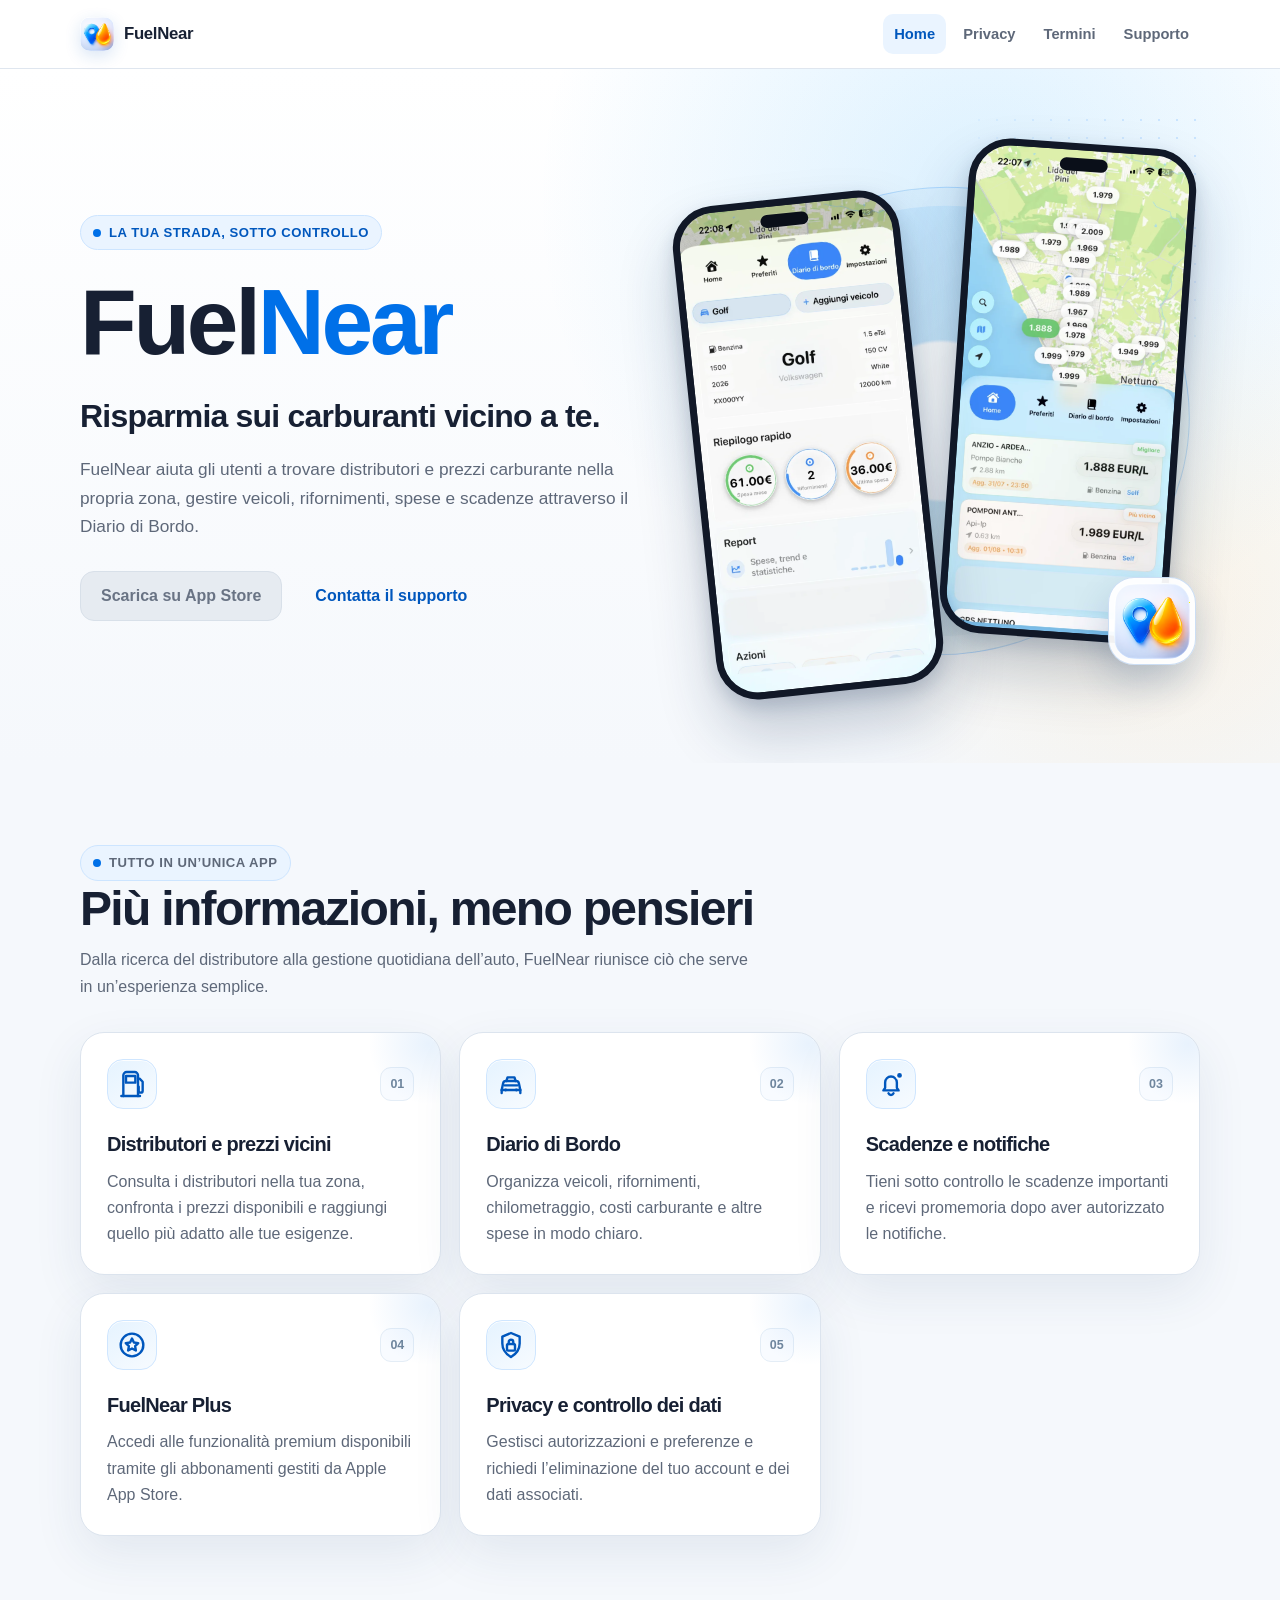
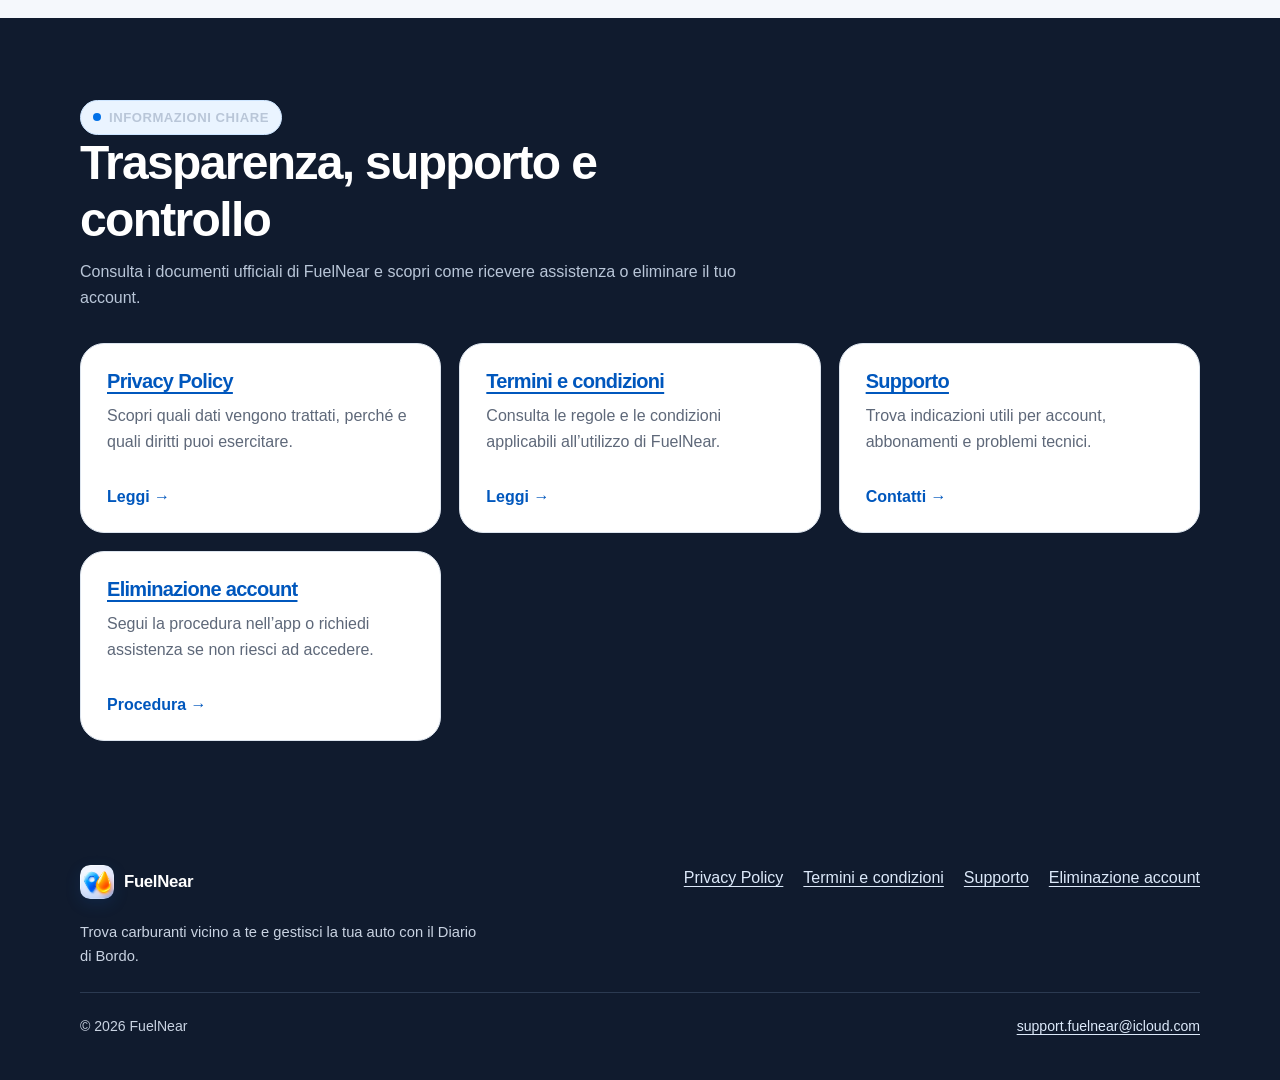
==== index.html @ 5b0cf678 "Initial FuelNear website" ====
<!doctype html>
<html lang="it">
<head>
  <meta charset="utf-8">
  <meta name="viewport" content="width=device-width, initial-scale=1">
  <title>FuelNear — Carburanti e Diario di Bordo</title>
  <meta name="description" content="FuelNear ti aiuta a trovare distributori e prezzi carburante vicini e a gestire veicoli, spese e scadenze nel Diario di Bordo.">
  <meta property="og:type" content="website">
  <meta property="og:locale" content="it_IT">
  <meta property="og:site_name" content="FuelNear">
  <meta property="og:title" content="FuelNear — Risparmia sui carburanti vicino a te">
  <meta property="og:description" content="Trova distributori e prezzi carburante e gestisci il tuo Diario di Bordo.">
  <!-- Aggiungere og:image solo quando sarà disponibile un'immagine social definitiva. -->
  <meta name="theme-color" content="#0070e8">
  <link rel="icon" type="image/png" sizes="64x64" href="assets/favicon.png">
  <link rel="apple-touch-icon" sizes="180x180" href="assets/apple-touch-icon.png">
  <link rel="stylesheet" href="styles.css">
</head>
<body>
  <a class="skip-link" href="#contenuto">Vai al contenuto</a>
  <header class="site-header">
    <nav class="nav-shell" aria-label="Navigazione principale">
      <a class="brand" href="index.html" aria-label="FuelNear, home page">
        <img class="brand-logo" src="assets/fuelnear-logo.png" width="36" height="36" alt="">
        <span>FuelNear</span>
      </a>
      <ul class="nav-links">
        <li><a href="index.html" aria-current="page">Home</a></li>
        <li><a href="privacy.html">Privacy</a></li>
        <li><a href="terms.html">Termini</a></li>
        <li><a href="support.html">Supporto</a></li>
      </ul>
    </nav>
  </header>

  <main id="contenuto">
    <section class="hero">
      <div class="page-shell">
        <div class="hero-layout">
          <div class="hero-copy">
            <p class="eyebrow">La tua strada, sotto controllo</p>
            <h1>Fuel<span>Near</span></h1>
            <p class="hero-subtitle">Risparmia sui carburanti vicino a te.</p>
            <p class="hero-description">FuelNear aiuta gli utenti a trovare distributori e prezzi carburante nella propria zona, gestire veicoli, rifornimenti, spese e scadenze attraverso il Diario di Bordo.</p>
            <div class="hero-actions">
              <!-- Sostituire con URL App Store definitivo. -->
              <span class="button button-disabled" role="link" aria-disabled="true">Scarica su App Store</span>
              <a class="button" href="support.html">Contatta il supporto</a>
            </div>
          </div>
          <div class="hero-visual" aria-label="Anteprima dell’app FuelNear">
            <div class="brand-orbit" aria-hidden="true"></div>
            <div class="phone phone-map">
              <span class="phone-speaker" aria-hidden="true"></span>
              <img src="assets/screenshot-map.webp" width="644" height="1400" alt="Schermata FuelNear con mappa, distributori e prezzi carburante">
            </div>
            <div class="phone phone-diary">
              <span class="phone-speaker" aria-hidden="true"></span>
              <img src="assets/screenshot-diary.webp" width="644" height="1400" alt="Schermata FuelNear del Diario di Bordo con veicolo, spese e rifornimenti">
            </div>
            <div class="hero-logo-badge">
              <img src="assets/fuelnear-logo.png" width="76" height="76" alt="Logo FuelNear">
            </div>
          </div>
        </div>
      </div>
    </section>

    <section class="section" aria-labelledby="funzioni-title">
      <div class="page-shell">
        <div class="section-heading">
          <p class="eyebrow">Tutto in un’unica app</p>
          <h2 id="funzioni-title">Più informazioni, meno pensieri</h2>
          <p>Dalla ricerca del distributore alla gestione quotidiana dell’auto, FuelNear riunisce ciò che serve in un’esperienza semplice.</p>
        </div>
        <div class="feature-grid">
          <article class="feature-card">
            <div class="feature-kicker">
              <span class="feature-icon" aria-hidden="true">
                <svg viewBox="0 0 24 24" width="32" height="32" fill="none" stroke="currentColor" stroke-width="1.8" stroke-linecap="round" stroke-linejoin="round" focusable="false">
                  <path d="M5.5 21V5.5A2.5 2.5 0 0 1 8 3h6a2.5 2.5 0 0 1 2.5 2.5V21"/>
                  <path d="M7.5 6h7v5h-7zM4 21h14"/>
                  <path d="M16.5 8h1.2l2.3 2.3V17a1.5 1.5 0 0 1-3 0v-3"/>
                </svg>
              </span>
              <span class="feature-number" aria-hidden="true">01</span>
            </div>
            <h3>Distributori e prezzi vicini</h3>
            <p>Consulta i distributori nella tua zona, confronta i prezzi disponibili e raggiungi quello più adatto alle tue esigenze.</p>
          </article>
          <article class="feature-card">
            <div class="feature-kicker">
              <span class="feature-icon" aria-hidden="true">
                <svg viewBox="0 0 24 24" width="32" height="32" fill="none" stroke="currentColor" stroke-width="1.8" stroke-linecap="round" stroke-linejoin="round" focusable="false">
                  <path d="M5 16.5h14l-1.1-5a2.2 2.2 0 0 0-2.1-1.7H8.2a2.2 2.2 0 0 0-2.1 1.7L5 16.5Z"/>
                  <path d="M7.2 13h9.6M5 16.5v2.2M19 16.5v2.2"/>
                  <circle cx="8" cy="16.5" r="1.1" fill="currentColor" stroke="none"/>
                  <circle cx="16" cy="16.5" r="1.1" fill="currentColor" stroke="none"/>
                  <path d="M8.5 9.8 9.4 7h5.2l.9 2.8"/>
                </svg>
              </span>
              <span class="feature-number" aria-hidden="true">02</span>
            </div>
            <h3>Diario di Bordo</h3>
            <p>Organizza veicoli, rifornimenti, chilometraggio, costi carburante e altre spese in modo chiaro.</p>
          </article>
          <article class="feature-card">
            <div class="feature-kicker">
              <span class="feature-icon" aria-hidden="true">
                <svg viewBox="0 0 24 24" width="32" height="32" fill="none" stroke="currentColor" stroke-width="1.8" stroke-linecap="round" stroke-linejoin="round" focusable="false">
                  <path d="M6.3 16.8h11.4l-1.3-1.9v-4.1a4.4 4.4 0 0 0-8.8 0v4.1l-1.3 1.9Z"/>
                  <path d="M10.1 19a2.1 2.1 0 0 0 3.8 0"/>
                  <circle cx="18.4" cy="5.6" r="2.4" fill="currentColor" stroke="#f7fbff" stroke-width="1.2"/>
                </svg>
              </span>
              <span class="feature-number" aria-hidden="true">03</span>
            </div>
            <h3>Scadenze e notifiche</h3>
            <p>Tieni sotto controllo le scadenze importanti e ricevi promemoria dopo aver autorizzato le notifiche.</p>
          </article>
          <article class="feature-card">
            <div class="feature-kicker">
              <span class="feature-icon" aria-hidden="true">
                <svg viewBox="0 0 24 24" width="32" height="32" fill="none" stroke="currentColor" stroke-width="1.8" stroke-linecap="round" stroke-linejoin="round" focusable="false">
                  <circle cx="12" cy="12" r="8.5"/>
                  <path d="m12 7.2 1.45 2.94 3.25.47-2.35 2.29.55 3.23L12 14.6l-2.9 1.53.55-3.23-2.35-2.29 3.25-.47L12 7.2Z"/>
                </svg>
              </span>
              <span class="feature-number" aria-hidden="true">04</span>
            </div>
            <h3>FuelNear Plus</h3>
            <p>Accedi alle funzionalità premium disponibili tramite gli abbonamenti gestiti da Apple App Store.</p>
          </article>
          <article class="feature-card">
            <div class="feature-kicker">
              <span class="feature-icon" aria-hidden="true">
                <svg viewBox="0 0 24 24" width="32" height="32" fill="none" stroke="currentColor" stroke-width="1.8" stroke-linecap="round" stroke-linejoin="round" focusable="false">
                  <path d="M12 3 5.5 5.7v5.1c0 4.4 2.6 7.8 6.5 10.2 3.9-2.4 6.5-5.8 6.5-10.2V5.7L12 3Z"/>
                  <rect x="9" y="11.2" width="6" height="5" rx="1"/>
                  <path d="M10.3 11.2V9.8a1.7 1.7 0 0 1 3.4 0v1.4"/>
                </svg>
              </span>
              <span class="feature-number" aria-hidden="true">05</span>
            </div>
            <h3>Privacy e controllo dei dati</h3>
            <p>Gestisci autorizzazioni e preferenze e richiedi l’eliminazione del tuo account e dei dati associati.</p>
          </article>
        </div>
      </div>
    </section>

    <section class="section trust-band" aria-labelledby="trasparenza-title">
      <div class="page-shell">
        <div class="section-heading">
          <p class="eyebrow">Informazioni chiare</p>
          <h2 id="trasparenza-title">Trasparenza, supporto e controllo</h2>
          <p>Consulta i documenti ufficiali di FuelNear e scopri come ricevere assistenza o eliminare il tuo account.</p>
        </div>
        <div class="link-grid">
          <article class="link-card">
            <h3><a href="privacy.html">Privacy Policy</a></h3>
            <p>Scopri quali dati vengono trattati, perché e quali diritti puoi esercitare.</p>
            <span class="link-arrow" aria-hidden="true">Leggi →</span>
          </article>
          <article class="link-card">
            <h3><a href="terms.html">Termini e condizioni</a></h3>
            <p>Consulta le regole e le condizioni applicabili all’utilizzo di FuelNear.</p>
            <span class="link-arrow" aria-hidden="true">Leggi →</span>
          </article>
          <article class="link-card">
            <h3><a href="support.html">Supporto</a></h3>
            <p>Trova indicazioni utili per account, abbonamenti e problemi tecnici.</p>
            <span class="link-arrow" aria-hidden="true">Contatti →</span>
          </article>
          <article class="link-card">
            <h3><a href="account-deletion.html">Eliminazione account</a></h3>
            <p>Segui la procedura nell’app o richiedi assistenza se non riesci ad accedere.</p>
            <span class="link-arrow" aria-hidden="true">Procedura →</span>
          </article>
        </div>
      </div>
    </section>
  </main>

  <footer class="site-footer">
    <div class="footer-shell">
      <div class="footer-brand">
        <a class="brand" href="index.html" aria-label="FuelNear, home page">
          <img class="brand-logo" src="assets/fuelnear-logo.png" width="36" height="36" alt="">
          <span>FuelNear</span>
        </a>
        <p>Trova carburanti vicino a te e gestisci la tua auto con il Diario di Bordo.</p>
      </div>
      <ul class="footer-links" aria-label="Link utili">
        <li><a href="privacy.html">Privacy Policy</a></li>
        <li><a href="terms.html">Termini e condizioni</a></li>
        <li><a href="support.html">Supporto</a></li>
        <li><a href="account-deletion.html">Eliminazione account</a></li>
      </ul>
      <div class="footer-meta">
        <p>© 2026 FuelNear</p>
        <a href="mailto:support.fuelnear@icloud.com">support.fuelnear@icloud.com</a>
      </div>
    </div>
  </footer>
</body>
</html>
---- styles.css ----
:root {
  color-scheme: light;
  --blue: #0070e8;
  --blue-dark: #0057bd;
  --blue-soft: #eaf4ff;
  --ink: #172033;
  --muted: #5e6879;
  --line: #dce4ee;
  --surface: #ffffff;
  --surface-soft: #f5f8fc;
  --success: #08785e;
  --shadow: 0 18px 50px rgba(28, 65, 108, 0.09);
  --shadow-hover: 0 24px 60px rgba(28, 65, 108, 0.15);
  --radius: 24px;
  --content: 1120px;
  --reading: 760px;
}

* {
  box-sizing: border-box;
}

html {
  scroll-behavior: smooth;
}

body {
  margin: 0;
  min-width: 320px;
  color: var(--ink);
  background: var(--surface-soft);
  font-family: -apple-system, BlinkMacSystemFont, "SF Pro Text", "Segoe UI", sans-serif;
  font-size: 1rem;
  line-height: 1.65;
  -webkit-font-smoothing: antialiased;
}

a {
  color: var(--blue-dark);
  text-decoration-thickness: 0.08em;
  text-underline-offset: 0.18em;
}

a:hover {
  color: #003d86;
}

a:focus-visible,
button:focus-visible {
  outline: 3px solid #ffb000;
  outline-offset: 4px;
  border-radius: 6px;
}

.skip-link {
  position: fixed;
  top: 12px;
  left: 12px;
  z-index: 100;
  padding: 10px 16px;
  color: #fff;
  background: var(--ink);
  border-radius: 10px;
  transform: translateY(-160%);
}

.skip-link:focus {
  transform: translateY(0);
}

.site-header {
  position: sticky;
  top: 0;
  z-index: 20;
  border-bottom: 1px solid rgba(220, 228, 238, 0.9);
  background: rgba(255, 255, 255, 0.92);
  backdrop-filter: blur(18px);
  -webkit-backdrop-filter: blur(18px);
}

.nav-shell,
.page-shell,
.footer-shell {
  width: min(100% - 32px, var(--content));
  margin-inline: auto;
}

.nav-shell {
  display: flex;
  align-items: center;
  justify-content: space-between;
  min-height: 68px;
  gap: 24px;
}

.brand {
  display: inline-flex;
  align-items: center;
  gap: 10px;
  color: var(--ink);
  font-size: 1.05rem;
  font-weight: 750;
  letter-spacing: -0.02em;
  text-decoration: none;
  white-space: nowrap;
}

.brand-logo {
  display: block;
  width: 34px;
  height: 34px;
  border-radius: 10px;
  object-fit: contain;
  box-shadow: 0 5px 16px rgba(25, 100, 195, 0.16);
}

.nav-links {
  display: flex;
  align-items: center;
  gap: 6px;
  margin: 0;
  padding: 0;
  list-style: none;
}

.nav-links a {
  display: block;
  padding: 8px 11px;
  color: var(--muted);
  border-radius: 10px;
  font-size: 0.92rem;
  font-weight: 650;
  text-decoration: none;
  transition: color 160ms ease, background-color 160ms ease;
}

.nav-links a:hover,
.nav-links a[aria-current="page"] {
  color: var(--blue-dark);
  background: var(--blue-soft);
}

main {
  display: block;
}

.hero {
  position: relative;
  overflow: hidden;
  min-height: 690px;
  padding: 74px 0 70px;
  background:
    radial-gradient(circle at 77% 19%, rgba(49, 173, 255, 0.17), transparent 28rem),
    radial-gradient(circle at 91% 76%, rgba(255, 177, 46, 0.1), transparent 20rem),
    linear-gradient(180deg, #fff 0%, #f5f8fc 100%);
}

.hero::after {
  position: absolute;
  top: 42px;
  right: max(3vw, calc((100vw - var(--content)) / 2));
  width: 230px;
  height: 230px;
  content: "";
  opacity: 0.55;
  background-image: radial-gradient(rgba(8, 120, 255, 0.3) 1.4px, transparent 1.4px);
  background-size: 18px 18px;
  mask-image: linear-gradient(to bottom left, #000, transparent 75%);
  pointer-events: none;
}

.eyebrow {
  display: inline-flex;
  align-items: center;
  gap: 8px;
  margin: 0 0 18px;
  padding: 6px 12px;
  color: var(--blue-dark);
  background: var(--blue-soft);
  border: 1px solid #cde5ff;
  border-radius: 999px;
  font-size: 0.82rem;
  font-weight: 750;
  letter-spacing: 0.04em;
  text-transform: uppercase;
}

.eyebrow::before {
  width: 8px;
  height: 8px;
  content: "";
  background: var(--blue);
  border-radius: 50%;
}

.hero-copy {
  position: relative;
  z-index: 1;
  max-width: 610px;
}

.hero-layout {
  position: relative;
  z-index: 1;
  display: grid;
  grid-template-columns: minmax(0, 1.02fr) minmax(420px, 0.98fr);
  gap: 42px;
  align-items: center;
}

.hero-visual {
  position: relative;
  width: 100%;
  height: 550px;
  isolation: isolate;
}

.brand-orbit {
  position: absolute;
  inset: 8% 2% 7% 4%;
  z-index: -1;
  background:
    radial-gradient(circle at 50% 50%, rgba(255, 255, 255, 0.94) 0 23%, transparent 24%),
    linear-gradient(145deg, rgba(0, 112, 232, 0.12), rgba(77, 199, 255, 0.18) 56%, rgba(255, 180, 59, 0.1));
  border: 1px solid rgba(89, 168, 255, 0.25);
  border-radius: 50%;
  transform: rotate(-8deg);
  box-shadow: inset 0 0 0 18px rgba(255, 255, 255, 0.3);
}

.phone {
  position: absolute;
  width: 228px;
  aspect-ratio: 644 / 1400;
  overflow: hidden;
  background: #101623;
  border: 7px solid #111827;
  border-radius: 42px;
  box-shadow:
    0 34px 60px rgba(20, 45, 80, 0.24),
    0 8px 18px rgba(20, 45, 80, 0.16),
    inset 0 0 0 1px rgba(255, 255, 255, 0.18);
  transition: transform 220ms ease, box-shadow 220ms ease;
}

.phone img {
  display: block;
  width: 100%;
  height: 100%;
  object-fit: cover;
}

.phone-speaker {
  position: absolute;
  top: 8px;
  left: 50%;
  z-index: 2;
  width: 48px;
  height: 13px;
  background: #0a0f19;
  border-radius: 999px;
  transform: translateX(-50%);
  box-shadow: 0 0 0 1px rgba(255, 255, 255, 0.08);
}

.phone-map {
  top: 0;
  right: 18px;
  z-index: 1;
  transform: rotate(4deg);
}

.phone-diary {
  bottom: 0;
  left: 22px;
  z-index: 2;
  transform: rotate(-6deg);
}

.hero-visual:hover .phone-map {
  transform: rotate(2deg) translateY(-5px);
}

.hero-visual:hover .phone-diary {
  transform: rotate(-4deg) translateY(-5px);
}

.hero-logo-badge {
  position: absolute;
  right: 4px;
  bottom: 28px;
  z-index: 3;
  display: grid;
  width: 88px;
  height: 88px;
  place-items: center;
  background: rgba(255, 255, 255, 0.94);
  border: 1px solid rgba(199, 219, 243, 0.9);
  border-radius: 26px;
  box-shadow: 0 18px 36px rgba(23, 65, 116, 0.2);
}

.hero-logo-badge img {
  display: block;
  width: 76px;
  height: 76px;
  border-radius: 21px;
}

h1,
h2,
h3 {
  margin-top: 0;
  line-height: 1.18;
  letter-spacing: -0.035em;
}

h1 {
  margin-bottom: 18px;
  font-size: clamp(2.8rem, 9vw, 5.8rem);
  font-weight: 820;
}

.hero h1 span {
  color: var(--blue);
}

.hero-subtitle {
  max-width: 660px;
  margin: 0 0 18px;
  font-size: clamp(1.35rem, 3.5vw, 2rem);
  font-weight: 680;
  line-height: 1.3;
  letter-spacing: -0.025em;
}

.hero-description {
  max-width: 700px;
  margin: 0;
  color: var(--muted);
  font-size: 1.08rem;
}

.hero-actions {
  display: flex;
  flex-wrap: wrap;
  gap: 12px;
  margin-top: 30px;
}

.button {
  display: inline-flex;
  min-height: 48px;
  align-items: center;
  justify-content: center;
  padding: 11px 20px;
  border: 1px solid transparent;
  border-radius: 14px;
  font-weight: 720;
  text-decoration: none;
  transition: color 160ms ease, background-color 160ms ease, border-color 160ms ease, transform 160ms ease;
}

.button:not(.button-disabled):hover {
  transform: translateY(-2px);
}

.button-primary {
  color: #fff;
  background: var(--blue);
  box-shadow: 0 10px 24px rgba(8, 120, 255, 0.24);
}

.button-primary:hover {
  color: #fff;
  background: var(--blue-dark);
}

.button-disabled {
  color: #697384;
  background: #e6ebf1;
  border-color: #d8e0e9;
  cursor: not-allowed;
  box-shadow: none;
}

.section {
  padding: 82px 0;
}

.section-heading {
  max-width: 680px;
  margin-bottom: 32px;
}

.section-heading h2 {
  margin-bottom: 10px;
  font-size: clamp(2rem, 5vw, 3rem);
}

.section-heading p {
  margin: 0;
  color: var(--muted);
}

.feature-grid,
.link-grid {
  display: grid;
  grid-template-columns: repeat(3, minmax(0, 1fr));
  gap: 18px;
}

.feature-card,
.link-card,
.info-card {
  background: var(--surface);
  border: 1px solid var(--line);
  border-radius: var(--radius);
  box-shadow: var(--shadow);
}

.feature-card {
  position: relative;
  overflow: hidden;
  padding: 26px;
  transition: transform 250ms ease, box-shadow 250ms ease, border-color 250ms ease;
}

.feature-card::after {
  position: absolute;
  top: -52px;
  right: -52px;
  width: 126px;
  height: 126px;
  content: "";
  background: radial-gradient(circle, rgba(0, 112, 232, 0.09), transparent 68%);
  pointer-events: none;
}

.feature-card:first-child,
.feature-card:nth-child(2) {
  grid-column: span 1;
}

.feature-card h3,
.link-card h3,
.info-card h2 {
  margin-bottom: 9px;
  font-size: 1.25rem;
}

.feature-card h3 {
  margin-bottom: 12px;
  font-weight: 760;
}

.feature-card p,
.link-card p {
  margin: 0;
  color: var(--muted);
}

.feature-number {
  display: grid;
  width: 34px;
  height: 34px;
  place-items: center;
  color: #70869d;
  background: #f8fbff;
  border: 1px solid #e4edf6;
  border-radius: 11px;
  font-size: 0.78rem;
  font-weight: 800;
}

.feature-kicker {
  display: flex;
  align-items: center;
  justify-content: space-between;
  margin-bottom: 24px;
}

.feature-icon {
  display: inline-grid;
  width: 50px;
  height: 50px;
  flex: 0 0 50px;
  place-items: center;
  color: var(--blue-dark);
  background: linear-gradient(145deg, #e5f3ff, #f7fbff);
  border: 1px solid #cfe6ff;
  border-radius: 16px;
  box-shadow: inset 0 1px 0 rgba(255, 255, 255, 0.9);
}

.feature-icon svg {
  display: block;
  width: 32px;
  height: 32px;
  transform-origin: center;
  transition: transform 250ms ease;
}

@media (hover: hover) and (pointer: fine) {
  .feature-card:hover {
    border-color: #c7dcf3;
    box-shadow: var(--shadow-hover);
    transform: translateY(-4px);
  }

  .feature-card:hover .feature-icon svg {
    transform: scale(1.05);
  }
}

.trust-band {
  color: #fff;
  background: #101b2e;
}

.trust-band .section-heading p {
  color: #b9c6d8;
}

.trust-band .section-heading h2 {
  color: #fff;
}

.link-card {
  position: relative;
  min-height: 190px;
  padding: 26px 26px 58px;
  box-shadow: none;
  transition: transform 180ms ease, border-color 180ms ease, background-color 180ms ease;
}

.link-card:hover {
  background: #fbfdff;
  border-color: #bcd9f7;
  transform: translateY(-3px);
}

.link-card a::after {
  position: absolute;
  inset: 0;
  content: "";
  border-radius: inherit;
}

.link-card a:focus-visible {
  outline-offset: 7px;
}

.link-arrow {
  position: absolute;
  bottom: 22px;
  left: 26px;
  color: var(--blue-dark);
  font-weight: 750;
}

.page-hero {
  padding: 66px 0 44px;
  text-align: center;
  background:
    radial-gradient(circle at 50% 0, rgba(0, 112, 232, 0.11), transparent 23rem),
    linear-gradient(180deg, #fff, var(--surface-soft));
}

.page-hero .page-shell {
  max-width: var(--reading);
}

.page-hero h1 {
  margin-bottom: 10px;
  font-size: clamp(2.35rem, 7vw, 4.3rem);
}

.page-hero p {
  margin: 0;
  color: var(--muted);
}

.document-wrap {
  padding: 34px 0 80px;
}

.document,
.support-layout {
  width: min(100% - 32px, var(--reading));
  margin-inline: auto;
}

.document {
  padding: clamp(24px, 6vw, 54px);
  background: var(--surface);
  border: 1px solid var(--line);
  border-radius: var(--radius);
  box-shadow: var(--shadow);
}

.document,
.info-card {
  box-shadow: 0 20px 55px rgba(28, 65, 108, 0.08);
}

.document section + section {
  margin-top: 38px;
  padding-top: 34px;
  border-top: 1px solid var(--line);
}

.document h2 {
  margin-bottom: 14px;
  font-size: 1.45rem;
}

.document h3 {
  margin: 24px 0 8px;
  font-size: 1.08rem;
  letter-spacing: -0.015em;
}

.document p {
  margin: 0 0 14px;
}

.document p:last-child,
.document ul:last-child,
.document ol:last-child {
  margin-bottom: 0;
}

.document ul,
.document ol,
.info-card ul,
.info-card ol {
  padding-left: 1.35rem;
}

.document li + li,
.info-card li + li {
  margin-top: 7px;
}

.updated {
  display: inline-block;
  margin-top: 8px;
  padding: 5px 11px;
  color: var(--blue-dark);
  background: var(--blue-soft);
  border-radius: 999px;
  font-size: 0.86rem;
  font-weight: 700;
}

.support-layout {
  display: grid;
  gap: 20px;
}

.info-card {
  padding: clamp(24px, 5vw, 38px);
}

.info-card p:first-of-type {
  margin-top: 0;
}

.contact-panel {
  padding: 28px;
  text-align: center;
  background: linear-gradient(145deg, #eaf4ff, #f9fcff);
  border: 1px solid #cde5ff;
  border-radius: var(--radius);
}

.contact-panel p {
  margin: 0 0 8px;
  color: var(--muted);
}

.contact-panel a {
  font-size: clamp(1rem, 4vw, 1.3rem);
  font-weight: 780;
  overflow-wrap: anywhere;
}

.steps {
  margin: 22px 0;
  padding-left: 0 !important;
  list-style: none;
  counter-reset: step;
}

.steps li {
  position: relative;
  min-height: 44px;
  padding: 9px 0 9px 54px;
  counter-increment: step;
}

.steps li::before {
  position: absolute;
  top: 4px;
  left: 0;
  display: grid;
  width: 38px;
  height: 38px;
  content: counter(step);
  place-items: center;
  color: #fff;
  background: var(--blue);
  border-radius: 12px;
  font-weight: 800;
}

.notice {
  margin-top: 24px;
  padding: 18px 20px;
  color: #3f4b5d;
  background: #fff8df;
  border: 1px solid #f0d77d;
  border-radius: 16px;
}

.notice strong {
  color: #584500;
}

.path {
  padding: 18px 20px;
  color: var(--ink);
  background: var(--surface-soft);
  border: 1px solid var(--line);
  border-radius: 15px;
  font-weight: 700;
}

.site-footer {
  padding: 42px 0;
  color: #c9d3e2;
  background: #101b2e;
}

.footer-shell {
  display: grid;
  grid-template-columns: 1fr auto;
  gap: 24px 40px;
  align-items: start;
}

.footer-brand .brand {
  color: #fff;
}

.footer-brand p {
  max-width: 410px;
  margin: 12px 0 0;
  font-size: 0.92rem;
}

.footer-links {
  display: flex;
  flex-wrap: wrap;
  justify-content: flex-end;
  gap: 10px 20px;
  margin: 0;
  padding: 0;
  list-style: none;
}

.site-footer a {
  color: #dce9fa;
}

.footer-meta {
  grid-column: 1 / -1;
  display: flex;
  flex-wrap: wrap;
  justify-content: space-between;
  gap: 10px 24px;
  padding-top: 22px;
  border-top: 1px solid #2b3a51;
  font-size: 0.88rem;
}

.footer-meta p {
  margin: 0;
}

@media (max-width: 820px) {
  .nav-shell {
    display: block;
    padding: 12px 0 10px;
  }

  .nav-links {
    margin-top: 8px;
    overflow-x: auto;
    scrollbar-width: thin;
  }

  .nav-links a {
    padding-inline: 9px;
  }

  .hero {
    min-height: 0;
    padding-top: 66px;
  }

  .hero-layout {
    grid-template-columns: 1fr;
    gap: 42px;
  }

  .hero-copy {
    max-width: 720px;
  }

  .hero-visual {
    width: min(100%, 560px);
    height: 560px;
    margin-inline: auto;
  }

  .phone-map {
    right: 54px;
  }

  .phone-diary {
    left: 48px;
  }

  .feature-grid,
  .link-grid {
    grid-template-columns: repeat(2, minmax(0, 1fr));
  }

  .footer-shell {
    grid-template-columns: 1fr;
  }

  .footer-links {
    justify-content: flex-start;
  }

  .footer-meta {
    grid-column: auto;
  }
}

@media (max-width: 560px) {
  .nav-shell,
  .page-shell,
  .footer-shell,
  .document,
  .support-layout {
    width: min(100% - 24px, var(--content));
  }

  .hero {
    padding: 58px 0 52px;
  }

  .hero::after {
    display: none;
  }

  .hero-layout {
    gap: 34px;
  }

  .hero-visual {
    width: 100%;
    height: 445px;
  }

  .brand-orbit {
    inset: 8% -4% 5%;
  }

  .phone {
    width: 180px;
    border-width: 6px;
    border-radius: 34px;
    box-shadow: 0 24px 44px rgba(20, 45, 80, 0.22);
  }

  .phone-map {
    top: 0;
    right: 3px;
  }

  .phone-diary {
    bottom: 0;
    left: 2px;
  }

  .phone-speaker {
    top: 6px;
    width: 39px;
    height: 11px;
  }

  .hero-logo-badge {
    right: 0;
    bottom: 18px;
    width: 70px;
    height: 70px;
    border-radius: 21px;
  }

  .hero-logo-badge img {
    width: 60px;
    height: 60px;
    border-radius: 17px;
  }

  .section {
    padding: 54px 0;
  }

  .feature-grid,
  .link-grid {
    grid-template-columns: 1fr;
  }

  .hero-actions,
  .hero-actions .button {
    width: 100%;
  }

  .page-hero {
    padding: 48px 0 34px;
  }

  .document-wrap {
    padding-top: 20px;
  }

  .document {
    border-radius: 18px;
  }
}

@media (prefers-reduced-motion: reduce) {
  html {
    scroll-behavior: auto;
  }

  .button,
  .feature-card,
  .feature-icon svg,
  .link-card,
  .phone {
    transition: none;
  }
}

@media print {
  .site-header,
  .site-footer,
  .skip-link {
    display: none;
  }

  body {
    background: #fff;
  }

  .document {
    width: 100%;
    padding: 0;
    border: 0;
    box-shadow: none;
  }
}
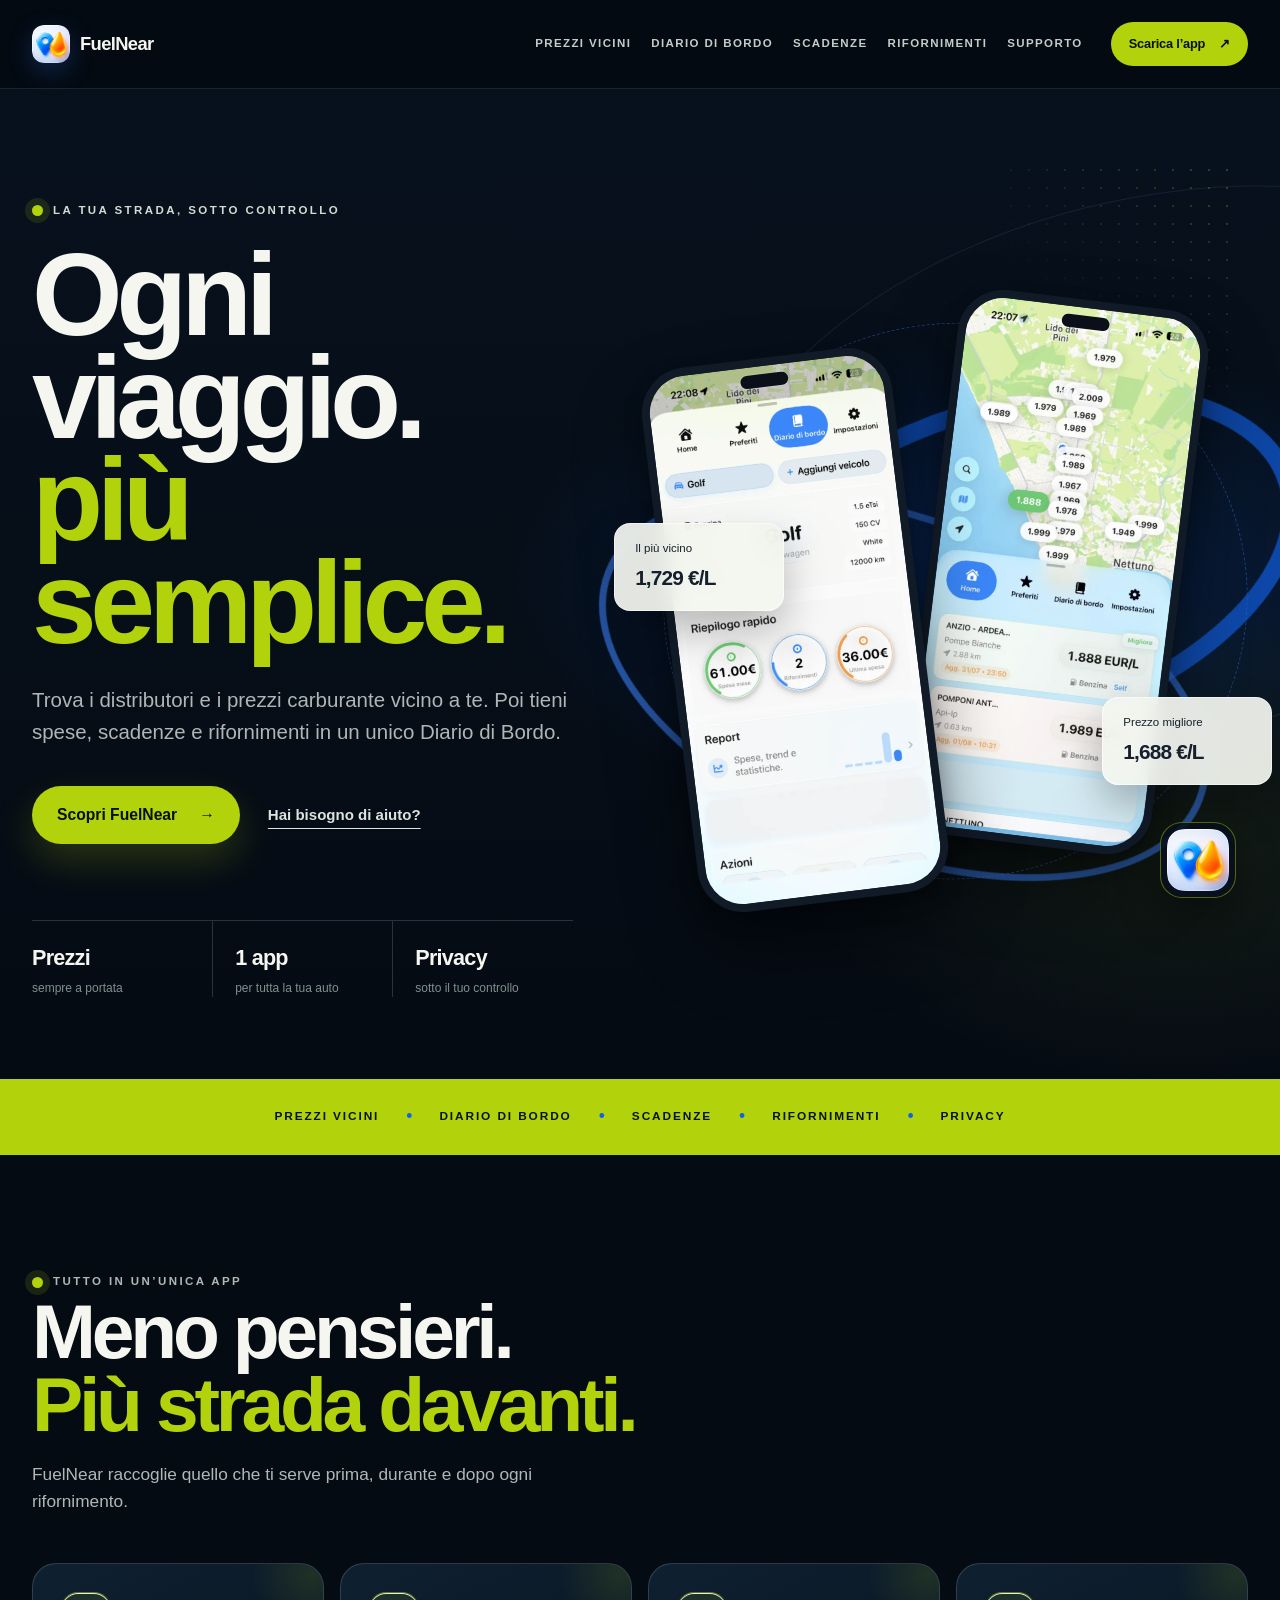
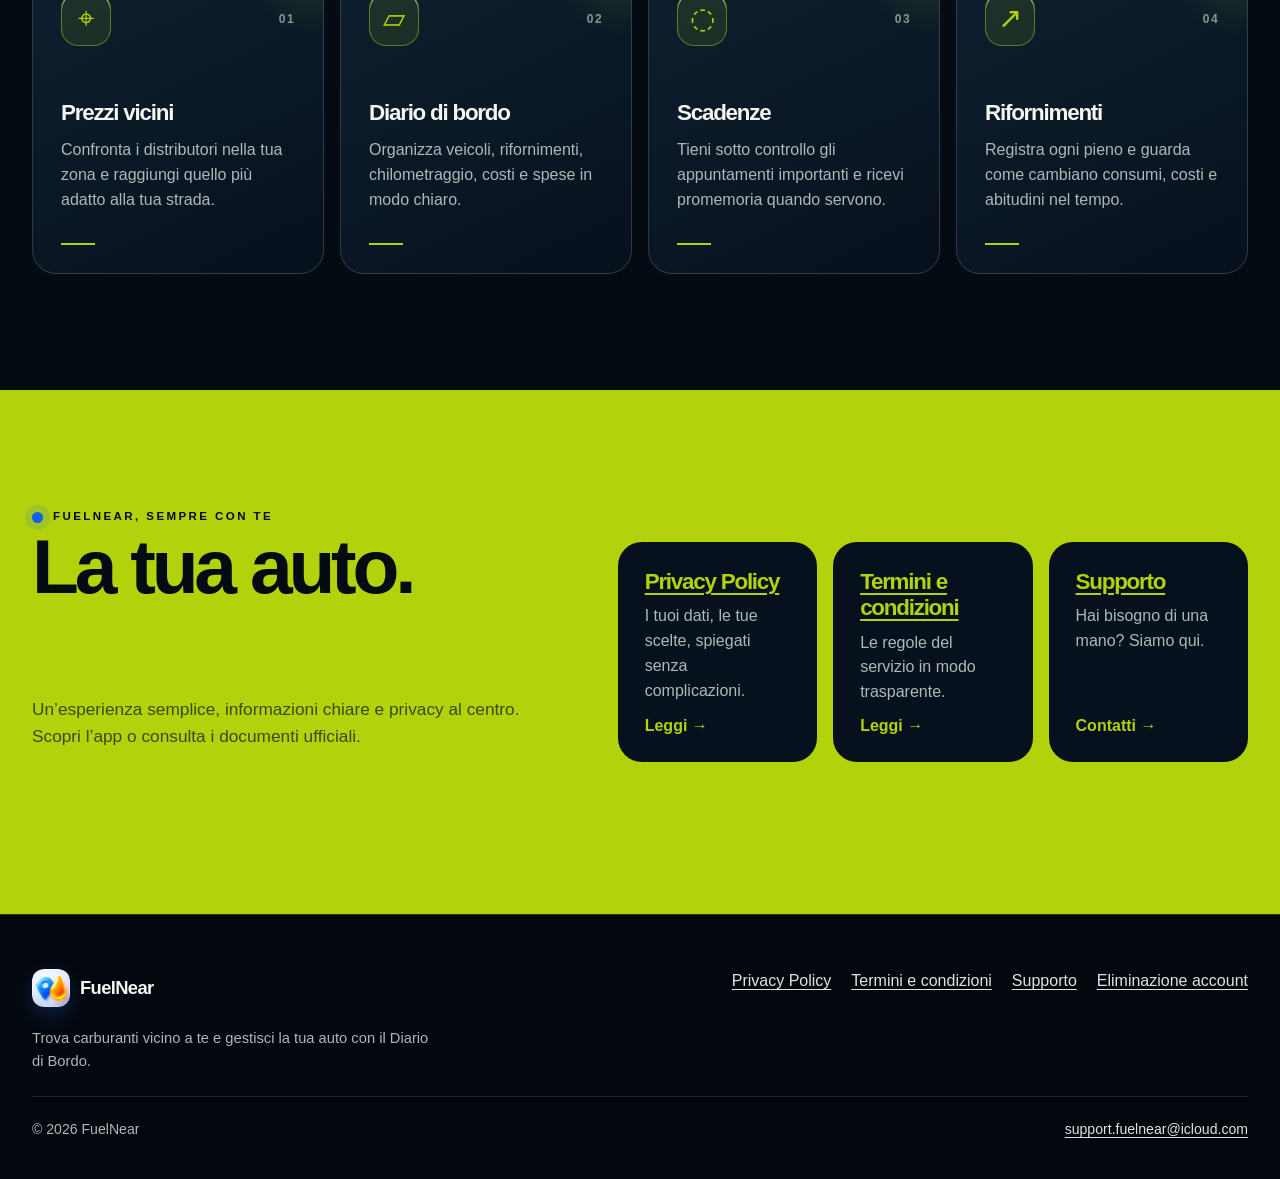
==== commit 9cb24d83: "Implement FuelNear Figma redesign" ====
--- a/index.html
+++ b/index.html
@@ -3,21 +3,21 @@
 <head>
   <meta charset="utf-8">
   <meta name="viewport" content="width=device-width, initial-scale=1">
-  <title>FuelNear — Carburanti e Diario di Bordo</title>
-  <meta name="description" content="FuelNear ti aiuta a trovare distributori e prezzi carburante vicini e a gestire veicoli, spese e scadenze nel Diario di Bordo.">
+  <title>FuelNear — Ogni viaggio, più semplice</title>
+  <meta name="description" content="Trova distributori e prezzi carburante vicino a te e gestisci la tua auto con il Diario di Bordo FuelNear.">
   <meta property="og:type" content="website">
   <meta property="og:locale" content="it_IT">
   <meta property="og:site_name" content="FuelNear">
-  <meta property="og:title" content="FuelNear — Risparmia sui carburanti vicino a te">
-  <meta property="og:description" content="Trova distributori e prezzi carburante e gestisci il tuo Diario di Bordo.">
-  <!-- Aggiungere og:image solo quando sarà disponibile un'immagine social definitiva. -->
-  <meta name="theme-color" content="#0070e8">
+  <meta property="og:title" content="FuelNear — Ogni viaggio, più semplice">
+  <meta property="og:description" content="Prezzi vicini, rifornimenti e Diario di Bordo in un’unica app.">
+  <meta name="theme-color" content="#07111d">
   <link rel="icon" type="image/png" sizes="64x64" href="assets/favicon.png">
   <link rel="apple-touch-icon" sizes="180x180" href="assets/apple-touch-icon.png">
   <link rel="stylesheet" href="styles.css">
 </head>
 <body>
   <a class="skip-link" href="#contenuto">Vai al contenuto</a>
+
   <header class="site-header">
     <nav class="nav-shell" aria-label="Navigazione principale">
       <a class="brand" href="index.html" aria-label="FuelNear, home page">
@@ -25,31 +25,39 @@
         <span>FuelNear</span>
       </a>
       <ul class="nav-links">
-        <li><a href="index.html" aria-current="page">Home</a></li>
-        <li><a href="privacy.html">Privacy</a></li>
-        <li><a href="terms.html">Termini</a></li>
+        <li><a href="#prezzi">Prezzi vicini</a></li>
+        <li><a href="#diario">Diario di bordo</a></li>
+        <li><a href="#scadenze">Scadenze</a></li>
+        <li><a href="#rifornimenti">Rifornimenti</a></li>
         <li><a href="support.html">Supporto</a></li>
       </ul>
+      <a class="header-cta" href="#scarica">Scarica l’app <span aria-hidden="true">↗</span></a>
     </nav>
   </header>
 
   <main id="contenuto">
-    <section class="hero">
+    <section class="hero" aria-labelledby="hero-title">
       <div class="page-shell">
         <div class="hero-layout">
           <div class="hero-copy">
             <p class="eyebrow">La tua strada, sotto controllo</p>
-            <h1>Fuel<span>Near</span></h1>
-            <p class="hero-subtitle">Risparmia sui carburanti vicino a te.</p>
-            <p class="hero-description">FuelNear aiuta gli utenti a trovare distributori e prezzi carburante nella propria zona, gestire veicoli, rifornimenti, spese e scadenze attraverso il Diario di Bordo.</p>
+            <h1 id="hero-title">Ogni viaggio.<br><span>più semplice.</span></h1>
+            <p class="hero-description">Trova i distributori e i prezzi carburante vicino a te. Poi tieni spese, scadenze e rifornimenti in un unico Diario di Bordo.</p>
             <div class="hero-actions">
-              <!-- Sostituire con URL App Store definitivo. -->
-              <span class="button button-disabled" role="link" aria-disabled="true">Scarica su App Store</span>
-              <a class="button" href="support.html">Contatta il supporto</a>
+              <a class="button button-primary" href="#funzioni">Scopri FuelNear <span aria-hidden="true">→</span></a>
+              <a class="hero-text-link" href="support.html">Hai bisogno di aiuto?</a>
+            </div>
+            <div class="hero-stats" aria-label="Punti di forza di FuelNear">
+              <div><strong>Prezzi</strong><span>sempre a portata</span></div>
+              <div><strong>1 app</strong><span>per tutta la tua auto</span></div>
+              <div><strong>Privacy</strong><span>sotto il tuo controllo</span></div>
             </div>
           </div>
+
           <div class="hero-visual" aria-label="Anteprima dell’app FuelNear">
             <div class="brand-orbit" aria-hidden="true"></div>
+            <div class="orbit-ring orbit-ring-one" aria-hidden="true"></div>
+            <div class="orbit-ring orbit-ring-two" aria-hidden="true"></div>
             <div class="phone phone-map">
               <span class="phone-speaker" aria-hidden="true"></span>
               <img src="assets/screenshot-map.webp" width="644" height="1400" alt="Schermata FuelNear con mappa, distributori e prezzi carburante">
@@ -58,125 +66,71 @@
               <span class="phone-speaker" aria-hidden="true"></span>
               <img src="assets/screenshot-diary.webp" width="644" height="1400" alt="Schermata FuelNear del Diario di Bordo con veicolo, spese e rifornimenti">
             </div>
-            <div class="hero-logo-badge">
-              <img src="assets/fuelnear-logo.png" width="76" height="76" alt="Logo FuelNear">
-            </div>
+            <div class="price-float price-float-near"><span>Il più vicino</span><strong>1,729 €/L</strong></div>
+            <div class="price-float price-float-best"><span>Prezzo migliore</span><strong>1,688 €/L</strong></div>
+            <div class="hero-logo-badge"><img src="assets/fuelnear-logo.png" width="76" height="76" alt="Logo FuelNear"></div>
           </div>
         </div>
       </div>
     </section>
 
-    <section class="section" aria-labelledby="funzioni-title">
+    <nav class="section-index" aria-label="Sezioni FuelNear">
+      <div class="section-index-inner">
+        <a href="#prezzi">Prezzi vicini</a><span aria-hidden="true">•</span>
+        <a href="#diario">Diario di bordo</a><span aria-hidden="true">•</span>
+        <a href="#scadenze">Scadenze</a><span aria-hidden="true">•</span>
+        <a href="#rifornimenti">Rifornimenti</a><span aria-hidden="true">•</span>
+        <a href="privacy.html">Privacy</a>
+      </div>
+    </nav>
+
+    <section class="section feature-section" id="funzioni" aria-labelledby="funzioni-title">
       <div class="page-shell">
         <div class="section-heading">
           <p class="eyebrow">Tutto in un’unica app</p>
-          <h2 id="funzioni-title">Più informazioni, meno pensieri</h2>
-          <p>Dalla ricerca del distributore alla gestione quotidiana dell’auto, FuelNear riunisce ciò che serve in un’esperienza semplice.</p>
+          <h2 id="funzioni-title">Meno pensieri.<br><span>Più strada davanti.</span></h2>
+          <p>FuelNear raccoglie quello che ti serve prima, durante e dopo ogni rifornimento.</p>
         </div>
         <div class="feature-grid">
-          <article class="feature-card">
-            <div class="feature-kicker">
-              <span class="feature-icon" aria-hidden="true">
-                <svg viewBox="0 0 24 24" width="32" height="32" fill="none" stroke="currentColor" stroke-width="1.8" stroke-linecap="round" stroke-linejoin="round" focusable="false">
-                  <path d="M5.5 21V5.5A2.5 2.5 0 0 1 8 3h6a2.5 2.5 0 0 1 2.5 2.5V21"/>
-                  <path d="M7.5 6h7v5h-7zM4 21h14"/>
-                  <path d="M16.5 8h1.2l2.3 2.3V17a1.5 1.5 0 0 1-3 0v-3"/>
-                </svg>
-              </span>
-              <span class="feature-number" aria-hidden="true">01</span>
-            </div>
-            <h3>Distributori e prezzi vicini</h3>
-            <p>Consulta i distributori nella tua zona, confronta i prezzi disponibili e raggiungi quello più adatto alle tue esigenze.</p>
+          <article class="feature-card" id="prezzi">
+            <div class="feature-kicker"><span class="feature-icon" aria-hidden="true">⌖</span><span class="feature-number">01</span></div>
+            <h3>Prezzi vicini</h3>
+            <p>Confronta i distributori nella tua zona e raggiungi quello più adatto alla tua strada.</p>
+            <span class="feature-line" aria-hidden="true"></span>
           </article>
-          <article class="feature-card">
-            <div class="feature-kicker">
-              <span class="feature-icon" aria-hidden="true">
-                <svg viewBox="0 0 24 24" width="32" height="32" fill="none" stroke="currentColor" stroke-width="1.8" stroke-linecap="round" stroke-linejoin="round" focusable="false">
-                  <path d="M5 16.5h14l-1.1-5a2.2 2.2 0 0 0-2.1-1.7H8.2a2.2 2.2 0 0 0-2.1 1.7L5 16.5Z"/>
-                  <path d="M7.2 13h9.6M5 16.5v2.2M19 16.5v2.2"/>
-                  <circle cx="8" cy="16.5" r="1.1" fill="currentColor" stroke="none"/>
-                  <circle cx="16" cy="16.5" r="1.1" fill="currentColor" stroke="none"/>
-                  <path d="M8.5 9.8 9.4 7h5.2l.9 2.8"/>
-                </svg>
-              </span>
-              <span class="feature-number" aria-hidden="true">02</span>
-            </div>
-            <h3>Diario di Bordo</h3>
-            <p>Organizza veicoli, rifornimenti, chilometraggio, costi carburante e altre spese in modo chiaro.</p>
+          <article class="feature-card" id="diario">
+            <div class="feature-kicker"><span class="feature-icon" aria-hidden="true">▱</span><span class="feature-number">02</span></div>
+            <h3>Diario di bordo</h3>
+            <p>Organizza veicoli, rifornimenti, chilometraggio, costi e spese in modo chiaro.</p>
+            <span class="feature-line" aria-hidden="true"></span>
           </article>
-          <article class="feature-card">
-            <div class="feature-kicker">
-              <span class="feature-icon" aria-hidden="true">
-                <svg viewBox="0 0 24 24" width="32" height="32" fill="none" stroke="currentColor" stroke-width="1.8" stroke-linecap="round" stroke-linejoin="round" focusable="false">
-                  <path d="M6.3 16.8h11.4l-1.3-1.9v-4.1a4.4 4.4 0 0 0-8.8 0v4.1l-1.3 1.9Z"/>
-                  <path d="M10.1 19a2.1 2.1 0 0 0 3.8 0"/>
-                  <circle cx="18.4" cy="5.6" r="2.4" fill="currentColor" stroke="#f7fbff" stroke-width="1.2"/>
-                </svg>
-              </span>
-              <span class="feature-number" aria-hidden="true">03</span>
-            </div>
-            <h3>Scadenze e notifiche</h3>
-            <p>Tieni sotto controllo le scadenze importanti e ricevi promemoria dopo aver autorizzato le notifiche.</p>
+          <article class="feature-card" id="scadenze">
+            <div class="feature-kicker"><span class="feature-icon" aria-hidden="true">◌</span><span class="feature-number">03</span></div>
+            <h3>Scadenze</h3>
+            <p>Tieni sotto controllo gli appuntamenti importanti e ricevi promemoria quando servono.</p>
+            <span class="feature-line" aria-hidden="true"></span>
           </article>
-          <article class="feature-card">
-            <div class="feature-kicker">
-              <span class="feature-icon" aria-hidden="true">
-                <svg viewBox="0 0 24 24" width="32" height="32" fill="none" stroke="currentColor" stroke-width="1.8" stroke-linecap="round" stroke-linejoin="round" focusable="false">
-                  <circle cx="12" cy="12" r="8.5"/>
-                  <path d="m12 7.2 1.45 2.94 3.25.47-2.35 2.29.55 3.23L12 14.6l-2.9 1.53.55-3.23-2.35-2.29 3.25-.47L12 7.2Z"/>
-                </svg>
-              </span>
-              <span class="feature-number" aria-hidden="true">04</span>
-            </div>
-            <h3>FuelNear Plus</h3>
-            <p>Accedi alle funzionalità premium disponibili tramite gli abbonamenti gestiti da Apple App Store.</p>
-          </article>
-          <article class="feature-card">
-            <div class="feature-kicker">
-              <span class="feature-icon" aria-hidden="true">
-                <svg viewBox="0 0 24 24" width="32" height="32" fill="none" stroke="currentColor" stroke-width="1.8" stroke-linecap="round" stroke-linejoin="round" focusable="false">
-                  <path d="M12 3 5.5 5.7v5.1c0 4.4 2.6 7.8 6.5 10.2 3.9-2.4 6.5-5.8 6.5-10.2V5.7L12 3Z"/>
-                  <rect x="9" y="11.2" width="6" height="5" rx="1"/>
-                  <path d="M10.3 11.2V9.8a1.7 1.7 0 0 1 3.4 0v1.4"/>
-                </svg>
-              </span>
-              <span class="feature-number" aria-hidden="true">05</span>
-            </div>
-            <h3>Privacy e controllo dei dati</h3>
-            <p>Gestisci autorizzazioni e preferenze e richiedi l’eliminazione del tuo account e dei dati associati.</p>
+          <article class="feature-card" id="rifornimenti">
+            <div class="feature-kicker"><span class="feature-icon" aria-hidden="true">↗</span><span class="feature-number">04</span></div>
+            <h3>Rifornimenti</h3>
+            <p>Registra ogni pieno e guarda come cambiano consumi, costi e abitudini nel tempo.</p>
+            <span class="feature-line" aria-hidden="true"></span>
           </article>
         </div>
       </div>
     </section>
 
-    <section class="section trust-band" aria-labelledby="trasparenza-title">
-      <div class="page-shell">
+    <section class="section trust-band" id="scarica" aria-labelledby="trasparenza-title">
+      <div class="page-shell trust-layout">
         <div class="section-heading">
-          <p class="eyebrow">Informazioni chiare</p>
-          <h2 id="trasparenza-title">Trasparenza, supporto e controllo</h2>
-          <p>Consulta i documenti ufficiali di FuelNear e scopri come ricevere assistenza o eliminare il tuo account.</p>
+          <p class="eyebrow">FuelNear, sempre con te</p>
+          <h2 id="trasparenza-title">La tua auto.<br><span>Il tuo controllo.</span></h2>
+          <p>Un’esperienza semplice, informazioni chiare e privacy al centro. Scopri l’app o consulta i documenti ufficiali.</p>
         </div>
         <div class="link-grid">
-          <article class="link-card">
-            <h3><a href="privacy.html">Privacy Policy</a></h3>
-            <p>Scopri quali dati vengono trattati, perché e quali diritti puoi esercitare.</p>
-            <span class="link-arrow" aria-hidden="true">Leggi →</span>
-          </article>
-          <article class="link-card">
-            <h3><a href="terms.html">Termini e condizioni</a></h3>
-            <p>Consulta le regole e le condizioni applicabili all’utilizzo di FuelNear.</p>
-            <span class="link-arrow" aria-hidden="true">Leggi →</span>
-          </article>
-          <article class="link-card">
-            <h3><a href="support.html">Supporto</a></h3>
-            <p>Trova indicazioni utili per account, abbonamenti e problemi tecnici.</p>
-            <span class="link-arrow" aria-hidden="true">Contatti →</span>
-          </article>
-          <article class="link-card">
-            <h3><a href="account-deletion.html">Eliminazione account</a></h3>
-            <p>Segui la procedura nell’app o richiedi assistenza se non riesci ad accedere.</p>
-            <span class="link-arrow" aria-hidden="true">Procedura →</span>
-          </article>
+          <article class="link-card"><h3><a href="privacy.html">Privacy Policy</a></h3><p>I tuoi dati, le tue scelte, spiegati senza complicazioni.</p><span class="link-arrow" aria-hidden="true">Leggi →</span></article>
+          <article class="link-card"><h3><a href="terms.html">Termini e condizioni</a></h3><p>Le regole del servizio in modo trasparente.</p><span class="link-arrow" aria-hidden="true">Leggi →</span></article>
+          <article class="link-card"><h3><a href="support.html">Supporto</a></h3><p>Hai bisogno di una mano? Siamo qui.</p><span class="link-arrow" aria-hidden="true">Contatti →</span></article>
         </div>
       </div>
     </section>
@@ -184,23 +138,9 @@
 
   <footer class="site-footer">
     <div class="footer-shell">
-      <div class="footer-brand">
-        <a class="brand" href="index.html" aria-label="FuelNear, home page">
-          <img class="brand-logo" src="assets/fuelnear-logo.png" width="36" height="36" alt="">
-          <span>FuelNear</span>
-        </a>
-        <p>Trova carburanti vicino a te e gestisci la tua auto con il Diario di Bordo.</p>
-      </div>
-      <ul class="footer-links" aria-label="Link utili">
-        <li><a href="privacy.html">Privacy Policy</a></li>
-        <li><a href="terms.html">Termini e condizioni</a></li>
-        <li><a href="support.html">Supporto</a></li>
-        <li><a href="account-deletion.html">Eliminazione account</a></li>
-      </ul>
-      <div class="footer-meta">
-        <p>© 2026 FuelNear</p>
-        <a href="mailto:support.fuelnear@icloud.com">support.fuelnear@icloud.com</a>
-      </div>
+      <div class="footer-brand"><a class="brand" href="index.html" aria-label="FuelNear, home page"><img class="brand-logo" src="assets/fuelnear-logo.png" width="36" height="36" alt=""><span>FuelNear</span></a><p>Trova carburanti vicino a te e gestisci la tua auto con il Diario di Bordo.</p></div>
+      <ul class="footer-links" aria-label="Link utili"><li><a href="privacy.html">Privacy Policy</a></li><li><a href="terms.html">Termini e condizioni</a></li><li><a href="support.html">Supporto</a></li><li><a href="account-deletion.html">Eliminazione account</a></li></ul>
+      <div class="footer-meta"><p>© 2026 FuelNear</p><a href="mailto:support.fuelnear@icloud.com">support.fuelnear@icloud.com</a></div>
     </div>
   </footer>
 </body>
--- a/styles.css
+++ b/styles.css
@@ -977,3 +977,884 @@
     box-shadow: none;
   }
 }
+
+/* Figma Make redesign: dark FuelNear landing page */
+:root {
+  color-scheme: dark;
+  --navy: #050b13;
+  --navy-soft: #07111d;
+  --navy-card: #0b1826;
+  --navy-card-strong: #0f2132;
+  --lime: #b2d20c;
+  --lime-bright: #c5e61b;
+  --electric-blue: #1261e8;
+  --ink: #f4f6ef;
+  --muted: #aeb9b7;
+  --line: rgba(190, 211, 209, 0.2);
+  --surface: var(--navy-soft);
+  --surface-soft: var(--navy);
+  --shadow: 0 24px 70px rgba(0, 0, 0, 0.34);
+  --shadow-hover: 0 28px 80px rgba(0, 0, 0, 0.5);
+  --radius: 28px;
+  --content: 1240px;
+  --reading: 780px;
+}
+
+body {
+  background: var(--navy);
+  color: var(--ink);
+  font-family: Inter, ui-sans-serif, -apple-system, BlinkMacSystemFont, "Segoe UI", sans-serif;
+  line-height: 1.55;
+}
+
+a {
+  color: var(--lime);
+}
+
+a:hover {
+  color: var(--lime-bright);
+}
+
+.skip-link {
+  color: var(--navy);
+  background: var(--lime);
+}
+
+.site-header {
+  border-bottom: 1px solid rgba(201, 222, 213, 0.12);
+  background: rgba(5, 11, 19, 0.78);
+  backdrop-filter: blur(20px);
+  -webkit-backdrop-filter: blur(20px);
+}
+
+.nav-shell,
+.page-shell,
+.footer-shell {
+  width: min(100% - 64px, var(--content));
+}
+
+.nav-shell {
+  min-height: 88px;
+  gap: 28px;
+}
+
+.brand {
+  color: var(--ink);
+  font-size: 1.15rem;
+  font-weight: 780;
+  letter-spacing: -0.035em;
+}
+
+.brand:hover,
+.footer-brand .brand:hover {
+  color: var(--ink);
+}
+
+.brand-logo {
+  width: 38px;
+  height: 38px;
+  border-radius: 12px;
+  box-shadow: 0 8px 24px rgba(52, 109, 218, 0.28);
+}
+
+.nav-links {
+  gap: 20px;
+  margin-left: auto;
+}
+
+.nav-links a {
+  padding: 8px 0;
+  color: #c3cdca;
+  border-radius: 0;
+  font-size: 0.72rem;
+  font-weight: 760;
+  letter-spacing: 0.12em;
+  text-transform: uppercase;
+}
+
+.nav-links a:hover,
+.nav-links a[aria-current="page"] {
+  color: var(--lime);
+  background: transparent;
+}
+
+.header-cta {
+  display: inline-flex;
+  min-height: 44px;
+  align-items: center;
+  gap: 14px;
+  padding: 10px 18px;
+  color: #07110c;
+  background: var(--lime);
+  border-radius: 999px;
+  font-size: 0.8rem;
+  font-weight: 800;
+  letter-spacing: -0.015em;
+  text-decoration: none;
+  white-space: nowrap;
+  transition: background-color 160ms ease, transform 160ms ease;
+}
+
+.header-cta:hover {
+  color: #07110c;
+  background: var(--lime-bright);
+  transform: translateY(-2px);
+}
+
+.hero {
+  min-height: 780px;
+  padding: 110px 0 82px;
+  background:
+    radial-gradient(ellipse at 78% 50%, rgba(18, 97, 232, 0.23), transparent 31rem),
+    radial-gradient(ellipse at 92% 76%, rgba(178, 210, 12, 0.08), transparent 24rem),
+    linear-gradient(180deg, #07111d 0%, #050b13 100%);
+}
+
+.hero::before {
+  position: absolute;
+  top: 110px;
+  left: 50%;
+  width: min(960px, 70vw);
+  height: 540px;
+  content: "";
+  border: 1px solid rgba(154, 179, 213, 0.1);
+  border-radius: 50%;
+  transform: translateX(7%) rotate(-14deg);
+  pointer-events: none;
+}
+
+.hero::after {
+  top: 72px;
+  right: max(3vw, calc((100vw - var(--content)) / 2));
+  width: 240px;
+  height: 240px;
+  opacity: 0.35;
+  background-image: radial-gradient(rgba(178, 210, 12, 0.8) 1.2px, transparent 1.2px);
+  background-size: 18px 18px;
+  mask-image: linear-gradient(to bottom left, #000, transparent 72%);
+}
+
+.hero-layout {
+  grid-template-columns: minmax(0, 0.94fr) minmax(520px, 1.06fr);
+  gap: 66px;
+}
+
+.hero-copy {
+  max-width: 700px;
+}
+
+.eyebrow {
+  gap: 10px;
+  margin-bottom: 25px;
+  padding: 0;
+  color: #d3dbd2;
+  background: transparent;
+  border: 0;
+  border-radius: 0;
+  font-size: 0.72rem;
+  font-weight: 800;
+  letter-spacing: 0.21em;
+}
+
+.eyebrow::before {
+  width: 11px;
+  height: 11px;
+  background: var(--lime);
+  box-shadow: 0 0 0 7px rgba(178, 210, 12, 0.12);
+}
+
+h1,
+h2,
+h3 {
+  letter-spacing: -0.055em;
+}
+
+h1 {
+  margin-bottom: 30px;
+  font-size: clamp(4.2rem, 9.1vw, 9.3rem);
+  font-weight: 840;
+  line-height: 0.88;
+}
+
+.hero h1 span,
+.section-heading h2 span,
+.trust-band h2 span {
+  color: var(--lime);
+}
+
+.hero-description {
+  max-width: 610px;
+  color: #adb8b6;
+  font-size: clamp(1rem, 1.6vw, 1.32rem);
+  line-height: 1.55;
+}
+
+.hero-actions {
+  align-items: center;
+  gap: 28px;
+  margin-top: 38px;
+}
+
+.button {
+  min-height: 58px;
+  gap: 22px;
+  padding: 14px 24px;
+  border-radius: 999px;
+  font-size: 0.98rem;
+}
+
+.button-primary {
+  color: #07110c;
+  background: var(--lime);
+  box-shadow: 0 16px 38px rgba(178, 210, 12, 0.2);
+}
+
+.button-primary:hover {
+  color: #07110c;
+  background: var(--lime-bright);
+}
+
+.hero-text-link {
+  color: #dce4df;
+  font-size: 0.94rem;
+  font-weight: 680;
+  text-underline-offset: 8px;
+}
+
+.hero-stats {
+  display: grid;
+  grid-template-columns: repeat(3, minmax(0, 1fr));
+  max-width: 600px;
+  margin-top: 76px;
+  border-top: 1px solid var(--line);
+}
+
+.hero-stats div {
+  display: grid;
+  gap: 6px;
+  padding: 20px 22px 0 0;
+}
+
+.hero-stats div + div {
+  padding-left: 22px;
+  border-left: 1px solid var(--line);
+}
+
+.hero-stats strong {
+  font-size: 1.35rem;
+  letter-spacing: -0.035em;
+}
+
+.hero-stats span {
+  color: #80908f;
+  font-size: 0.75rem;
+  line-height: 1.35;
+}
+
+.hero-visual {
+  height: 625px;
+  overflow: visible;
+}
+
+.brand-orbit {
+  inset: 6% 0 5% 4%;
+  background: radial-gradient(circle at 47% 48%, rgba(18, 97, 232, 0.13), transparent 50%);
+  border: 1px dashed rgba(67, 129, 235, 0.4);
+  box-shadow: none;
+  transform: rotate(-9deg);
+}
+
+.orbit-ring {
+  position: absolute;
+  z-index: -1;
+  border: 18px solid rgba(18, 97, 232, 0.65);
+  border-radius: 50%;
+  filter: blur(0.2px);
+  pointer-events: none;
+}
+
+.orbit-ring-one {
+  inset: 18% -10% 28% 12%;
+  transform: rotate(-17deg);
+}
+
+.orbit-ring-two {
+  inset: 37% 4% 9% -9%;
+  border-width: 7px;
+  border-color: rgba(58, 127, 245, 0.62);
+  transform: rotate(21deg);
+}
+
+.phone {
+  width: 252px;
+  border: 8px solid #111b28;
+  border-radius: 46px;
+  box-shadow: 0 36px 72px rgba(0, 0, 0, 0.45), 0 8px 20px rgba(0, 0, 0, 0.26), inset 0 0 0 1px rgba(255, 255, 255, 0.18);
+}
+
+.phone-map {
+  top: 2%;
+  right: 11%;
+  transform: rotate(7deg);
+}
+
+.phone-diary {
+  bottom: 1%;
+  left: 5%;
+  transform: rotate(-7deg);
+}
+
+.hero-visual:hover .phone-map {
+  transform: rotate(4deg) translateY(-5px);
+}
+
+.hero-visual:hover .phone-diary {
+  transform: rotate(-4deg) translateY(-5px);
+}
+
+.price-float {
+  position: absolute;
+  z-index: 4;
+  display: grid;
+  gap: 4px;
+  min-width: 170px;
+  padding: 16px 20px;
+  color: #15202c;
+  background: rgba(244, 246, 239, 0.93);
+  border: 1px solid rgba(255, 255, 255, 0.55);
+  border-radius: 16px;
+  box-shadow: 0 20px 42px rgba(0, 0, 0, 0.26);
+  backdrop-filter: blur(10px);
+}
+
+.price-float span {
+  font-size: 0.72rem;
+}
+
+.price-float strong {
+  font-size: 1.3rem;
+  letter-spacing: -0.04em;
+}
+
+.price-float-near {
+  top: 38%;
+  left: -4%;
+}
+
+.price-float-best {
+  right: -4%;
+  bottom: 20%;
+}
+
+.hero-logo-badge {
+  right: 2%;
+  bottom: 2%;
+  width: 76px;
+  height: 76px;
+  background: rgba(7, 17, 29, 0.88);
+  border: 1px solid rgba(178, 210, 12, 0.45);
+  border-radius: 22px;
+  box-shadow: 0 18px 40px rgba(0, 0, 0, 0.4);
+}
+
+.hero-logo-badge img {
+  width: 62px;
+  height: 62px;
+  border-radius: 17px;
+}
+
+.section-index {
+  position: relative;
+  z-index: 3;
+  overflow-x: auto;
+  background: var(--lime);
+}
+
+.section-index-inner {
+  display: flex;
+  min-width: max-content;
+  align-items: center;
+  justify-content: center;
+  gap: 27px;
+  width: min(100% - 64px, var(--content));
+  min-height: 76px;
+  margin-inline: auto;
+}
+
+.section-index a {
+  color: #09130d;
+  font-size: 0.74rem;
+  font-weight: 850;
+  letter-spacing: 0.16em;
+  text-decoration: none;
+  text-transform: uppercase;
+}
+
+.section-index a:hover {
+  color: #315100;
+}
+
+.section-index span {
+  color: var(--electric-blue);
+  font-size: 1.1rem;
+}
+
+.section {
+  padding: 116px 0;
+}
+
+.feature-section {
+  background: var(--navy);
+}
+
+.section-heading {
+  max-width: 760px;
+  margin-bottom: 48px;
+}
+
+.section-heading h2 {
+  margin-bottom: 20px;
+  font-size: clamp(3rem, 6vw, 6rem);
+  font-weight: 820;
+  line-height: 0.95;
+}
+
+.section-heading p:last-child {
+  max-width: 580px;
+  color: var(--muted);
+  font-size: 1.08rem;
+}
+
+.feature-grid,
+.link-grid {
+  grid-template-columns: repeat(4, minmax(0, 1fr));
+  gap: 16px;
+}
+
+.feature-card,
+.link-card,
+.info-card {
+  color: var(--ink);
+  background: linear-gradient(155deg, rgba(15, 33, 50, 0.96), rgba(7, 17, 29, 0.96));
+  border: 1px solid var(--line);
+  border-radius: 24px;
+  box-shadow: none;
+}
+
+.feature-card {
+  min-height: 310px;
+  padding: 28px;
+}
+
+.feature-card::after {
+  background: radial-gradient(circle, rgba(178, 210, 12, 0.12), transparent 68%);
+}
+
+.feature-card h3,
+.link-card h3 {
+  font-size: 1.4rem;
+  font-weight: 780;
+}
+
+.feature-card p,
+.link-card p {
+  color: var(--muted);
+}
+
+.feature-kicker {
+  margin-bottom: 54px;
+}
+
+.feature-icon {
+  width: 54px;
+  height: 54px;
+  color: var(--lime);
+  background: rgba(178, 210, 12, 0.1);
+  border: 1px solid rgba(178, 210, 12, 0.45);
+  border-radius: 17px;
+  font-size: 1.8rem;
+  line-height: 1;
+}
+
+.feature-number {
+  width: auto;
+  height: auto;
+  color: #849796;
+  background: transparent;
+  border: 0;
+  font-size: 0.75rem;
+  letter-spacing: 0.12em;
+}
+
+.feature-line {
+  display: block;
+  width: 34px;
+  height: 2px;
+  margin-top: 30px;
+  background: var(--lime);
+}
+
+.trust-band {
+  color: var(--navy);
+  background: var(--lime);
+}
+
+.trust-band .section-heading,
+.trust-band .section-heading p,
+.trust-band .section-heading h2 {
+  color: var(--navy);
+}
+
+.trust-band .section-heading p:last-child {
+  color: rgba(7, 17, 29, 0.7);
+}
+
+.trust-band .eyebrow {
+  color: var(--navy);
+}
+
+.trust-band .eyebrow::before {
+  background: var(--electric-blue);
+  box-shadow: 0 0 0 7px rgba(18, 97, 232, 0.12);
+}
+
+.trust-layout {
+  display: grid;
+  grid-template-columns: minmax(0, 0.9fr) minmax(0, 1.1fr);
+  gap: 70px;
+  align-items: center;
+}
+
+.trust-band .link-grid {
+  grid-template-columns: repeat(3, minmax(0, 1fr));
+}
+
+.trust-band .link-card {
+  min-height: 220px;
+  padding: 26px;
+  color: var(--ink);
+  background: var(--navy-soft);
+  border-color: rgba(7, 17, 29, 0.18);
+}
+
+.trust-band .link-card a {
+  color: var(--lime);
+}
+
+.trust-band .link-card a:hover {
+  color: var(--lime-bright);
+}
+
+.trust-band .link-arrow {
+  color: var(--lime);
+}
+
+.site-footer {
+  padding: 54px 0 38px;
+  color: #aab8b6;
+  background: #03070d;
+  border-top: 1px solid rgba(178, 210, 12, 0.25);
+}
+
+.footer-brand .brand {
+  color: var(--ink);
+}
+
+.site-footer a {
+  color: #dbe5df;
+}
+
+.site-footer a:hover {
+  color: var(--lime);
+}
+
+.footer-meta {
+  border-top-color: rgba(201, 222, 213, 0.15);
+}
+
+/* Shared dark treatment for legal/support pages */
+.page-hero {
+  padding: 96px 0 56px;
+  text-align: left;
+  background: linear-gradient(180deg, var(--navy-soft), var(--navy));
+}
+
+.page-hero h1 {
+  color: var(--ink);
+  font-size: clamp(3rem, 7vw, 6rem);
+}
+
+.page-hero p,
+.document p,
+.info-card p {
+  color: var(--muted);
+}
+
+.updated {
+  color: var(--navy);
+  background: var(--lime);
+}
+
+.document-wrap {
+  padding: 20px 0 100px;
+  background: var(--navy);
+}
+
+.document,
+.info-card {
+  background: var(--navy-soft);
+  border-color: var(--line);
+  box-shadow: var(--shadow);
+}
+
+.document section + section {
+  border-top-color: var(--line);
+}
+
+.document h2,
+.document h3,
+.info-card h2,
+.info-card h3 {
+  color: var(--ink);
+}
+
+.contact-panel {
+  color: var(--ink);
+  background: var(--navy-card);
+  border-color: rgba(178, 210, 12, 0.4);
+}
+
+.contact-panel p {
+  color: var(--muted);
+}
+
+.steps li::before {
+  color: var(--navy);
+  background: var(--lime);
+}
+
+.notice {
+  color: #e8eee5;
+  background: rgba(178, 210, 12, 0.1);
+  border-color: rgba(178, 210, 12, 0.35);
+}
+
+.notice strong {
+  color: var(--lime);
+}
+
+.path {
+  color: var(--ink);
+  background: var(--navy-card);
+  border-color: var(--line);
+}
+
+@media (max-width: 1100px) {
+  .nav-links {
+    gap: 14px;
+  }
+
+  .hero-layout {
+    grid-template-columns: minmax(0, 0.85fr) minmax(440px, 1.15fr);
+    gap: 30px;
+  }
+
+  .hero-visual {
+    transform: scale(0.92);
+    transform-origin: center right;
+  }
+
+  .feature-grid {
+    grid-template-columns: repeat(2, minmax(0, 1fr));
+  }
+
+  .trust-layout {
+    grid-template-columns: 1fr;
+    gap: 20px;
+  }
+}
+
+@media (max-width: 820px) {
+  .nav-shell {
+    display: grid;
+    grid-template-columns: 1fr auto;
+    padding: 14px 0;
+  }
+
+  .nav-links {
+    grid-column: 1 / -1;
+    grid-row: 2;
+    margin: 0;
+    overflow-x: auto;
+  }
+
+  .header-cta {
+    justify-self: end;
+  }
+
+  .hero {
+    min-height: 0;
+    padding-top: 80px;
+  }
+
+  .hero-layout {
+    grid-template-columns: 1fr;
+    gap: 40px;
+  }
+
+  .hero-visual {
+    width: min(100%, 650px);
+    margin-inline: auto;
+    transform: none;
+    transform-origin: center;
+  }
+
+  .section-index-inner {
+    justify-content: flex-start;
+  }
+
+  .trust-band .link-grid {
+    grid-template-columns: repeat(3, minmax(0, 1fr));
+  }
+}
+
+@media (max-width: 560px) {
+  .nav-shell,
+  .page-shell,
+  .footer-shell {
+    width: min(100% - 32px, var(--content));
+  }
+
+  .nav-links {
+    gap: 17px;
+  }
+
+  .nav-links a {
+    font-size: 0.65rem;
+  }
+
+  .header-cta {
+    min-height: 38px;
+    padding: 8px 13px;
+    font-size: 0.72rem;
+  }
+
+  .hero {
+    padding: 68px 0 62px;
+  }
+
+  .hero::before,
+  .hero::after {
+    display: none;
+  }
+
+  h1 {
+    margin-bottom: 24px;
+    font-size: clamp(3.65rem, 17vw, 5.3rem);
+  }
+
+  .hero-actions {
+    align-items: flex-start;
+    flex-direction: column;
+    gap: 19px;
+  }
+
+  .hero-stats {
+    margin-top: 56px;
+  }
+
+  .hero-stats div {
+    padding-right: 10px;
+  }
+
+  .hero-stats div + div {
+    padding-left: 10px;
+  }
+
+  .hero-stats strong {
+    font-size: 1.02rem;
+  }
+
+  .hero-stats span {
+    font-size: 0.66rem;
+  }
+
+  .hero-visual {
+    height: 455px;
+  }
+
+  .phone {
+    width: 184px;
+    border-width: 6px;
+    border-radius: 34px;
+  }
+
+  .phone-map {
+    right: 1%;
+  }
+
+  .phone-diary {
+    left: 1%;
+  }
+
+  .price-float {
+    min-width: 126px;
+    padding: 11px 13px;
+    border-radius: 12px;
+  }
+
+  .price-float span {
+    font-size: 0.6rem;
+  }
+
+  .price-float strong {
+    font-size: 0.95rem;
+  }
+
+  .price-float-near {
+    top: 35%;
+    left: -3%;
+  }
+
+  .price-float-best {
+    right: -3%;
+    bottom: 18%;
+  }
+
+  .hero-logo-badge {
+    width: 60px;
+    height: 60px;
+    border-radius: 17px;
+  }
+
+  .hero-logo-badge img {
+    width: 49px;
+    height: 49px;
+    border-radius: 14px;
+  }
+
+  .section {
+    padding: 78px 0;
+  }
+
+  .section-heading h2 {
+    font-size: clamp(2.8rem, 13vw, 4rem);
+  }
+
+  .feature-grid,
+  .trust-band .link-grid {
+    grid-template-columns: 1fr;
+  }
+
+  .feature-card {
+    min-height: 250px;
+  }
+
+  .feature-kicker {
+    margin-bottom: 34px;
+  }
+
+  .page-hero {
+    padding: 70px 0 42px;
+  }
+}
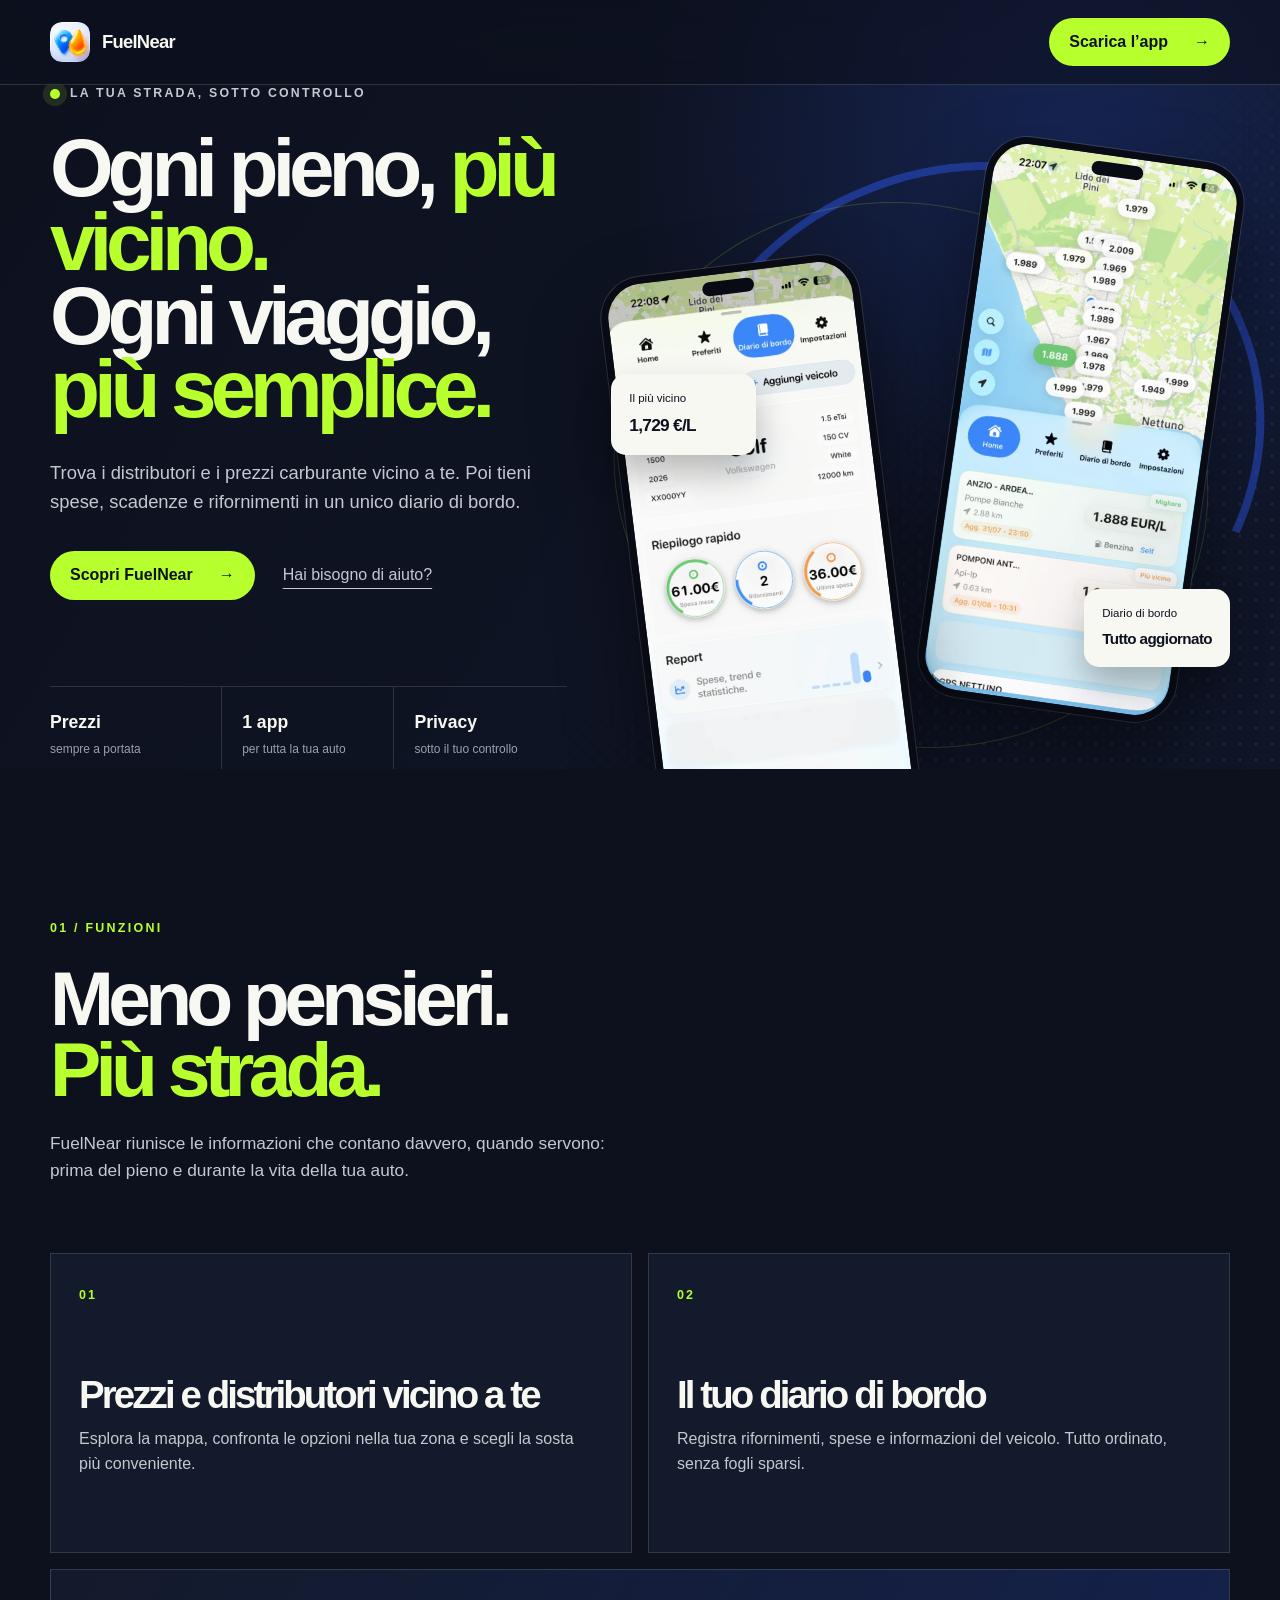
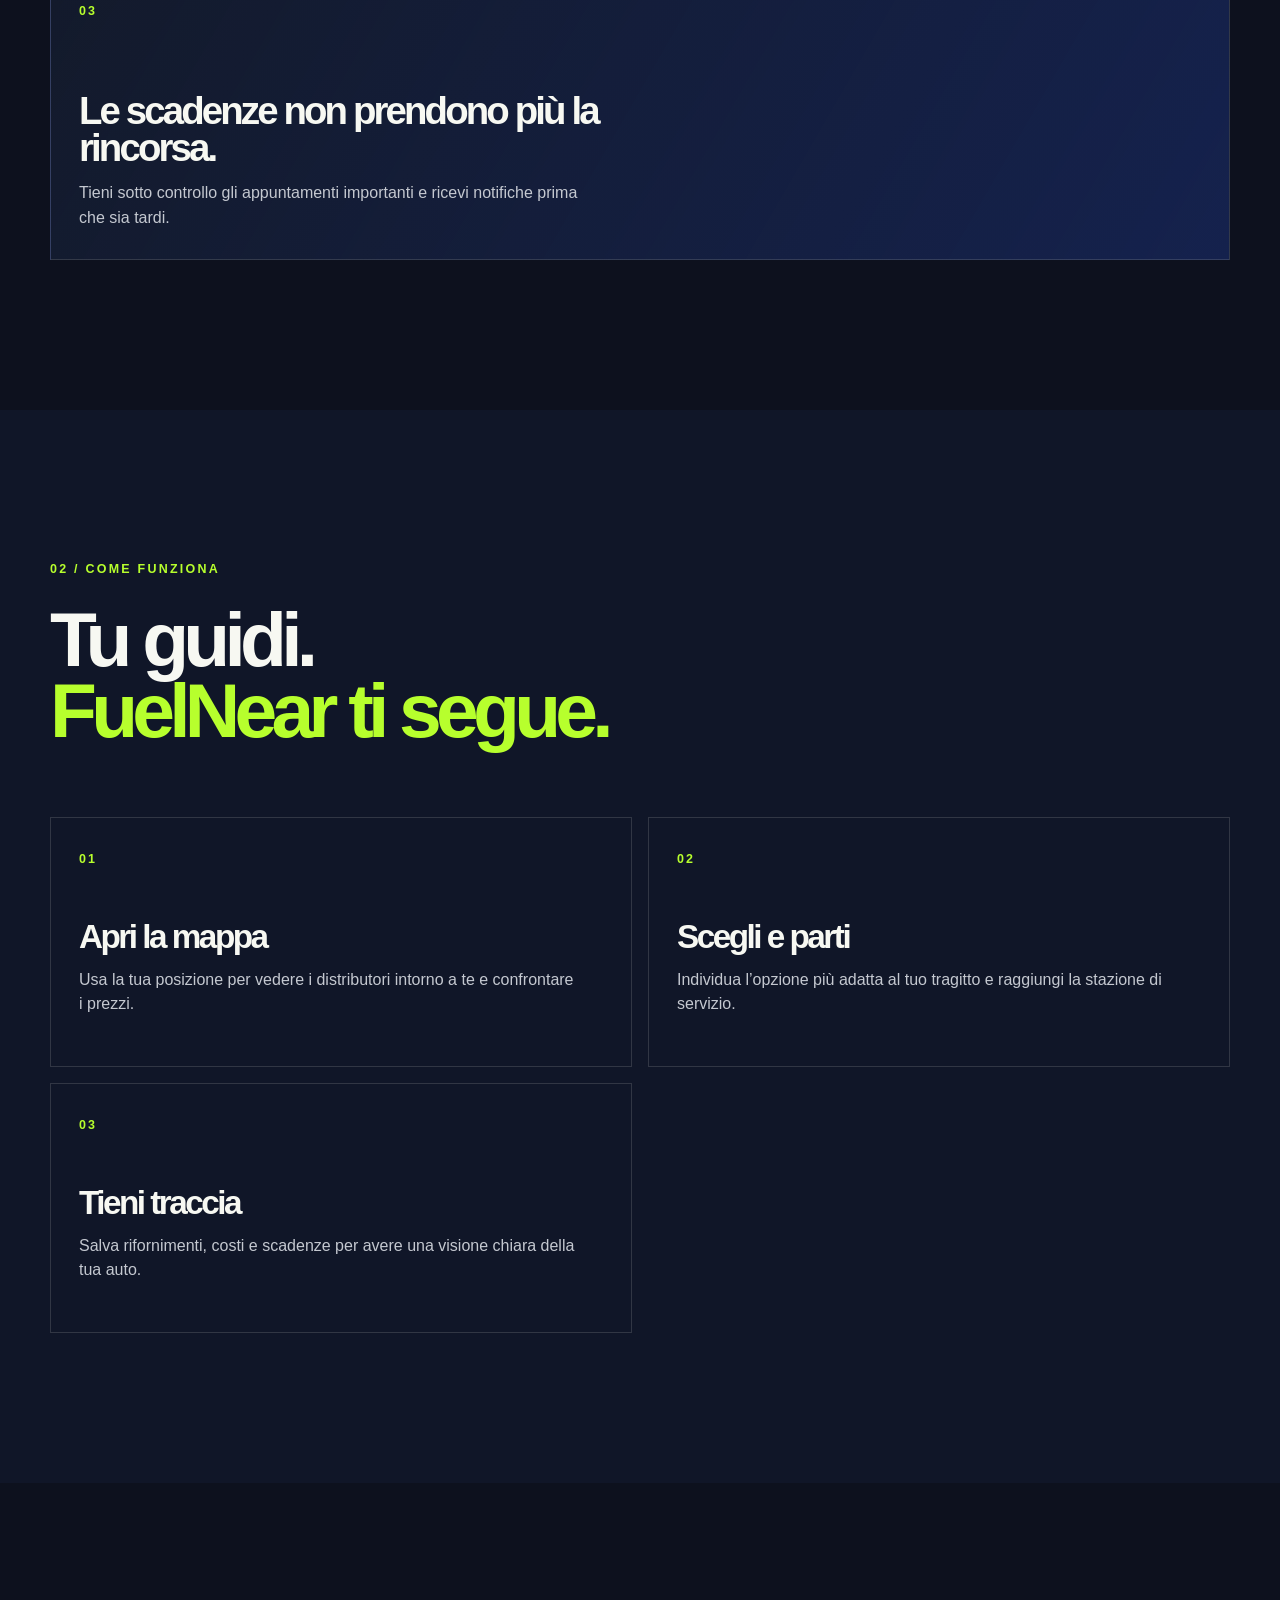
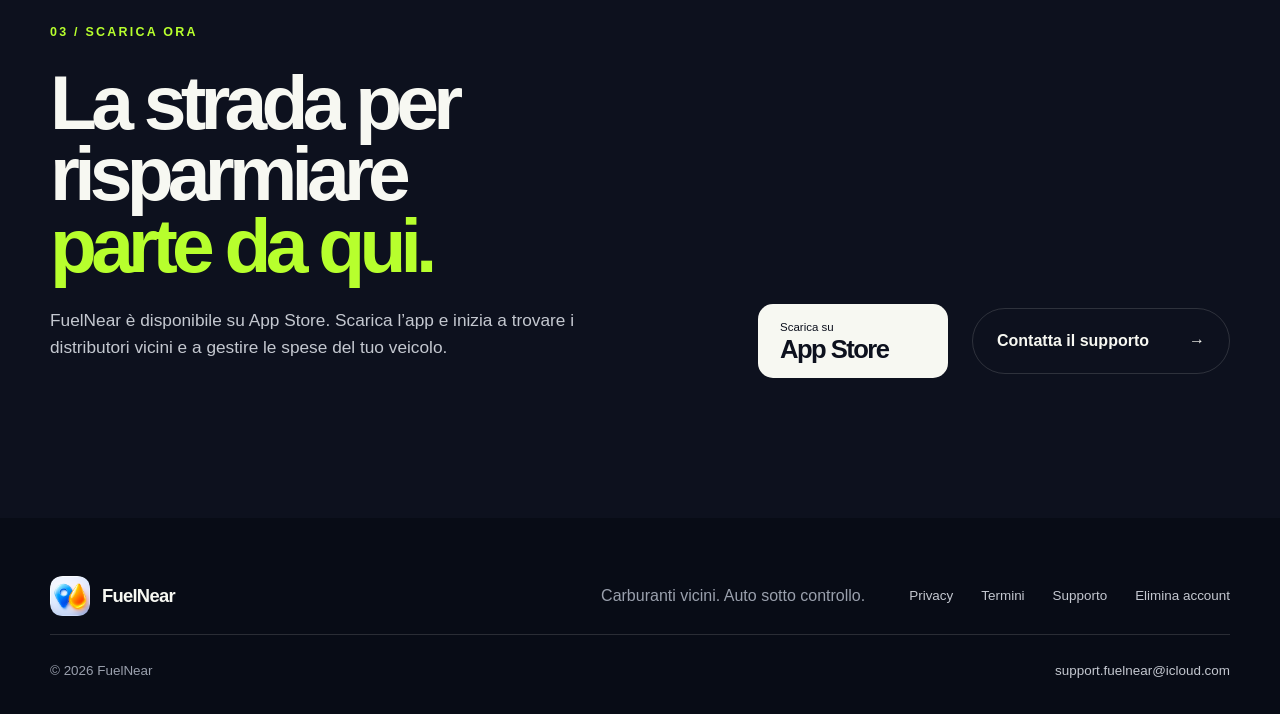
==== commit 0f2f0d2e: "Implement complete Figma landing page" ====
--- a/index.html
+++ b/index.html
@@ -3,145 +3,77 @@
 <head>
   <meta charset="utf-8">
   <meta name="viewport" content="width=device-width, initial-scale=1">
-  <title>FuelNear — Ogni viaggio, più semplice</title>
-  <meta name="description" content="Trova distributori e prezzi carburante vicino a te e gestisci la tua auto con il Diario di Bordo FuelNear.">
+  <title>FuelNear — Carburanti vicini, auto sotto controllo</title>
+  <meta name="description" content="Trova distributori e prezzi carburante vicino a te. Gestisci spese, scadenze e rifornimenti in un unico diario di bordo FuelNear.">
   <meta property="og:type" content="website">
   <meta property="og:locale" content="it_IT">
   <meta property="og:site_name" content="FuelNear">
-  <meta property="og:title" content="FuelNear — Ogni viaggio, più semplice">
-  <meta property="og:description" content="Prezzi vicini, rifornimenti e Diario di Bordo in un’unica app.">
-  <meta name="theme-color" content="#07111d">
+  <meta property="og:title" content="FuelNear — Carburanti vicini, auto sotto controllo">
+  <meta property="og:description" content="Ogni pieno, più vicino. Ogni viaggio, più semplice.">
+  <meta name="theme-color" content="#0d111e">
   <link rel="icon" type="image/png" sizes="64x64" href="assets/favicon.png">
   <link rel="apple-touch-icon" sizes="180x180" href="assets/apple-touch-icon.png">
   <link rel="stylesheet" href="styles.css">
 </head>
 <body>
-  <a class="skip-link" href="#contenuto">Vai al contenuto</a>
-
+  <a class="skip-link" href="#top">Vai al contenuto</a>
   <header class="site-header">
     <nav class="nav-shell" aria-label="Navigazione principale">
-      <a class="brand" href="index.html" aria-label="FuelNear, home page">
-        <img class="brand-logo" src="assets/fuelnear-logo.png" width="36" height="36" alt="">
-        <span>FuelNear</span>
-      </a>
-      <ul class="nav-links">
-        <li><a href="#prezzi">Prezzi vicini</a></li>
-        <li><a href="#diario">Diario di bordo</a></li>
-        <li><a href="#scadenze">Scadenze</a></li>
-        <li><a href="#rifornimenti">Rifornimenti</a></li>
-        <li><a href="support.html">Supporto</a></li>
-      </ul>
-      <a class="header-cta" href="#scarica">Scarica l’app <span aria-hidden="true">↗</span></a>
+      <a class="brand" href="#top" aria-label="FuelNear, torna all’inizio"><img class="brand-logo" src="assets/fuelnear-logo.png" width="40" height="40" alt=""><span>FuelNear</span></a>
+      <a class="app-link" href="https://apps.apple.com/it/app/fuelnear/id6797205459">Scarica l’app <span aria-hidden="true">→</span></a>
     </nav>
   </header>
 
-  <main id="contenuto">
+  <main id="top">
     <section class="hero" aria-labelledby="hero-title">
-      <div class="page-shell">
-        <div class="hero-layout">
-          <div class="hero-copy">
-            <p class="eyebrow">La tua strada, sotto controllo</p>
-            <h1 id="hero-title">Ogni viaggio.<br><span>più semplice.</span></h1>
-            <p class="hero-description">Trova i distributori e i prezzi carburante vicino a te. Poi tieni spese, scadenze e rifornimenti in un unico Diario di Bordo.</p>
-            <div class="hero-actions">
-              <a class="button button-primary" href="#funzioni">Scopri FuelNear <span aria-hidden="true">→</span></a>
-              <a class="hero-text-link" href="support.html">Hai bisogno di aiuto?</a>
-            </div>
-            <div class="hero-stats" aria-label="Punti di forza di FuelNear">
-              <div><strong>Prezzi</strong><span>sempre a portata</span></div>
-              <div><strong>1 app</strong><span>per tutta la tua auto</span></div>
-              <div><strong>Privacy</strong><span>sotto il tuo controllo</span></div>
-            </div>
-          </div>
-
-          <div class="hero-visual" aria-label="Anteprima dell’app FuelNear">
-            <div class="brand-orbit" aria-hidden="true"></div>
-            <div class="orbit-ring orbit-ring-one" aria-hidden="true"></div>
-            <div class="orbit-ring orbit-ring-two" aria-hidden="true"></div>
-            <div class="phone phone-map">
-              <span class="phone-speaker" aria-hidden="true"></span>
-              <img src="assets/screenshot-map.webp" width="644" height="1400" alt="Schermata FuelNear con mappa, distributori e prezzi carburante">
-            </div>
-            <div class="phone phone-diary">
-              <span class="phone-speaker" aria-hidden="true"></span>
-              <img src="assets/screenshot-diary.webp" width="644" height="1400" alt="Schermata FuelNear del Diario di Bordo con veicolo, spese e rifornimenti">
-            </div>
-            <div class="price-float price-float-near"><span>Il più vicino</span><strong>1,729 €/L</strong></div>
-            <div class="price-float price-float-best"><span>Prezzo migliore</span><strong>1,688 €/L</strong></div>
-            <div class="hero-logo-badge"><img src="assets/fuelnear-logo.png" width="76" height="76" alt="Logo FuelNear"></div>
-          </div>
+      <div class="page-shell hero-layout">
+        <div class="hero-copy">
+          <p class="eyebrow">La tua strada, sotto controllo</p>
+          <h1 id="hero-title">Ogni pieno, <span>più vicino.</span><br>Ogni viaggio, <span>più semplice.</span></h1>
+          <p class="hero-description">Trova i distributori e i prezzi carburante vicino a te. Poi tieni spese, scadenze e rifornimenti in un unico diario di bordo.</p>
+          <div class="hero-actions"><a class="button button-primary" href="#funzioni">Scopri FuelNear <span aria-hidden="true">→</span></a><a class="hero-text-link" href="support.html">Hai bisogno di aiuto?</a></div>
+          <div class="hero-stats" aria-label="Vantaggi principali"><div><strong>Prezzi</strong><span>sempre a portata</span></div><div><strong>1 app</strong><span>per tutta la tua auto</span></div><div><strong>Privacy</strong><span>sotto il tuo controllo</span></div></div>
+        </div>
+        <div class="hero-visual" aria-label="Anteprima dell’app FuelNear">
+          <div class="orbit orbit-one" aria-hidden="true"></div><div class="orbit orbit-two" aria-hidden="true"></div>
+          <div class="phone phone-map"><img src="assets/screenshot-map.webp" width="644" height="1400" alt="Mappa FuelNear con distributori e prezzi carburante"></div>
+          <div class="phone phone-diary"><img src="assets/screenshot-diary.webp" width="644" height="1400" alt="Diario di Bordo FuelNear con veicolo, spese e rifornimenti"></div>
+          <div class="price-float price-float-near"><span>Il più vicino</span><strong>1,729 €/L</strong></div>
+          <div class="price-float price-float-diary"><span>Diario di bordo</span><strong>Tutto aggiornato</strong></div>
         </div>
       </div>
     </section>
 
-    <nav class="section-index" aria-label="Sezioni FuelNear">
-      <div class="section-index-inner">
-        <a href="#prezzi">Prezzi vicini</a><span aria-hidden="true">•</span>
-        <a href="#diario">Diario di bordo</a><span aria-hidden="true">•</span>
-        <a href="#scadenze">Scadenze</a><span aria-hidden="true">•</span>
-        <a href="#rifornimenti">Rifornimenti</a><span aria-hidden="true">•</span>
-        <a href="privacy.html">Privacy</a>
-      </div>
-    </nav>
-
     <section class="section feature-section" id="funzioni" aria-labelledby="funzioni-title">
       <div class="page-shell">
-        <div class="section-heading">
-          <p class="eyebrow">Tutto in un’unica app</p>
-          <h2 id="funzioni-title">Meno pensieri.<br><span>Più strada davanti.</span></h2>
-          <p>FuelNear raccoglie quello che ti serve prima, durante e dopo ogni rifornimento.</p>
-        </div>
+        <div class="section-heading"><p class="section-index">01 / FUNZIONI</p><h2 id="funzioni-title">Meno pensieri.<br><span>Più strada.</span></h2><p>FuelNear riunisce le informazioni che contano davvero, quando servono: prima del pieno e durante la vita della tua auto.</p></div>
         <div class="feature-grid">
-          <article class="feature-card" id="prezzi">
-            <div class="feature-kicker"><span class="feature-icon" aria-hidden="true">⌖</span><span class="feature-number">01</span></div>
-            <h3>Prezzi vicini</h3>
-            <p>Confronta i distributori nella tua zona e raggiungi quello più adatto alla tua strada.</p>
-            <span class="feature-line" aria-hidden="true"></span>
-          </article>
-          <article class="feature-card" id="diario">
-            <div class="feature-kicker"><span class="feature-icon" aria-hidden="true">▱</span><span class="feature-number">02</span></div>
-            <h3>Diario di bordo</h3>
-            <p>Organizza veicoli, rifornimenti, chilometraggio, costi e spese in modo chiaro.</p>
-            <span class="feature-line" aria-hidden="true"></span>
-          </article>
-          <article class="feature-card" id="scadenze">
-            <div class="feature-kicker"><span class="feature-icon" aria-hidden="true">◌</span><span class="feature-number">03</span></div>
-            <h3>Scadenze</h3>
-            <p>Tieni sotto controllo gli appuntamenti importanti e ricevi promemoria quando servono.</p>
-            <span class="feature-line" aria-hidden="true"></span>
-          </article>
-          <article class="feature-card" id="rifornimenti">
-            <div class="feature-kicker"><span class="feature-icon" aria-hidden="true">↗</span><span class="feature-number">04</span></div>
-            <h3>Rifornimenti</h3>
-            <p>Registra ogni pieno e guarda come cambiano consumi, costi e abitudini nel tempo.</p>
-            <span class="feature-line" aria-hidden="true"></span>
-          </article>
+          <article class="feature-card"><span class="feature-number">01</span><h3>Prezzi e distributori vicino a te</h3><p>Esplora la mappa, confronta le opzioni nella tua zona e scegli la sosta più conveniente.</p></article>
+          <article class="feature-card"><span class="feature-number">02</span><h3>Il tuo diario di bordo</h3><p>Registra rifornimenti, spese e informazioni del veicolo. Tutto ordinato, senza fogli sparsi.</p></article>
+          <article class="feature-card feature-card-wide"><span class="feature-number">03</span><h3>Le scadenze non prendono più la rincorsa.</h3><p>Tieni sotto controllo gli appuntamenti importanti e ricevi notifiche prima che sia tardi.</p></article>
         </div>
       </div>
     </section>
 
-    <section class="section trust-band" id="scarica" aria-labelledby="trasparenza-title">
-      <div class="page-shell trust-layout">
-        <div class="section-heading">
-          <p class="eyebrow">FuelNear, sempre con te</p>
-          <h2 id="trasparenza-title">La tua auto.<br><span>Il tuo controllo.</span></h2>
-          <p>Un’esperienza semplice, informazioni chiare e privacy al centro. Scopri l’app o consulta i documenti ufficiali.</p>
+    <section class="section how-section" id="come-funziona" aria-labelledby="how-title">
+      <div class="page-shell">
+        <div class="section-heading"><p class="section-index">02 / COME FUNZIONA</p><h2 id="how-title">Tu guidi.<br><span>FuelNear ti segue.</span></h2></div>
+        <div class="steps-grid">
+          <article class="step-card"><span class="feature-number">01</span><h3>Apri la mappa</h3><p>Usa la tua posizione per vedere i distributori intorno a te e confrontare i prezzi.</p></article>
+          <article class="step-card"><span class="feature-number">02</span><h3>Scegli e parti</h3><p>Individua l’opzione più adatta al tuo tragitto e raggiungi la stazione di servizio.</p></article>
+          <article class="step-card"><span class="feature-number">03</span><h3>Tieni traccia</h3><p>Salva rifornimenti, costi e scadenze per avere una visione chiara della tua auto.</p></article>
         </div>
-        <div class="link-grid">
-          <article class="link-card"><h3><a href="privacy.html">Privacy Policy</a></h3><p>I tuoi dati, le tue scelte, spiegati senza complicazioni.</p><span class="link-arrow" aria-hidden="true">Leggi →</span></article>
-          <article class="link-card"><h3><a href="terms.html">Termini e condizioni</a></h3><p>Le regole del servizio in modo trasparente.</p><span class="link-arrow" aria-hidden="true">Leggi →</span></article>
-          <article class="link-card"><h3><a href="support.html">Supporto</a></h3><p>Hai bisogno di una mano? Siamo qui.</p><span class="link-arrow" aria-hidden="true">Contatti →</span></article>
-        </div>
+      </div>
+    </section>
+
+    <section class="download-section" id="scarica" aria-labelledby="download-title">
+      <div class="page-shell download-layout">
+        <div><p class="section-index">03 / SCARICA ORA</p><h2 id="download-title">La strada per risparmiare<br><span>parte da qui.</span></h2><p>FuelNear è disponibile su App Store. Scarica l’app e inizia a trovare i distributori vicini e a gestire le spese del tuo veicolo.</p></div>
+        <div class="download-actions"><a class="app-store-link" href="https://apps.apple.com/it/app/fuelnear/id6797205459"><small>Scarica su</small><strong>App Store</strong></a><a class="support-link" href="support.html">Contatta il supporto <span aria-hidden="true">→</span></a></div>
       </div>
     </section>
   </main>
 
-  <footer class="site-footer">
-    <div class="footer-shell">
-      <div class="footer-brand"><a class="brand" href="index.html" aria-label="FuelNear, home page"><img class="brand-logo" src="assets/fuelnear-logo.png" width="36" height="36" alt=""><span>FuelNear</span></a><p>Trova carburanti vicino a te e gestisci la tua auto con il Diario di Bordo.</p></div>
-      <ul class="footer-links" aria-label="Link utili"><li><a href="privacy.html">Privacy Policy</a></li><li><a href="terms.html">Termini e condizioni</a></li><li><a href="support.html">Supporto</a></li><li><a href="account-deletion.html">Eliminazione account</a></li></ul>
-      <div class="footer-meta"><p>© 2026 FuelNear</p><a href="mailto:support.fuelnear@icloud.com">support.fuelnear@icloud.com</a></div>
-    </div>
-  </footer>
+  <footer class="site-footer"><div class="footer-shell"><a class="brand" href="#top" aria-label="FuelNear"><img class="brand-logo" src="assets/fuelnear-logo.png" width="40" height="40" alt=""><span>FuelNear</span></a><p>Carburanti vicini. Auto sotto controllo.</p><nav class="footer-links" aria-label="Link utili"><a href="privacy.html">Privacy</a><a href="terms.html">Termini</a><a href="support.html">Supporto</a><a href="account-deletion.html">Elimina account</a></nav><div class="footer-bottom"><span>© 2026 FuelNear</span><a href="mailto:support.fuelnear@icloud.com">support.fuelnear@icloud.com</a></div></div></footer>
 </body>
 </html>
--- a/styles.css
+++ b/styles.css
@@ -1,1860 +1,107 @@
-:root {
-  color-scheme: light;
-  --blue: #0070e8;
-  --blue-dark: #0057bd;
-  --blue-soft: #eaf4ff;
-  --ink: #172033;
-  --muted: #5e6879;
-  --line: #dce4ee;
-  --surface: #ffffff;
-  --surface-soft: #f5f8fc;
-  --success: #08785e;
-  --shadow: 0 18px 50px rgba(28, 65, 108, 0.09);
-  --shadow-hover: 0 24px 60px rgba(28, 65, 108, 0.15);
-  --radius: 24px;
-  --content: 1120px;
-  --reading: 760px;
-}
-
-* {
-  box-sizing: border-box;
-}
-
-html {
-  scroll-behavior: smooth;
-}
-
-body {
-  margin: 0;
-  min-width: 320px;
-  color: var(--ink);
-  background: var(--surface-soft);
-  font-family: -apple-system, BlinkMacSystemFont, "SF Pro Text", "Segoe UI", sans-serif;
-  font-size: 1rem;
-  line-height: 1.65;
-  -webkit-font-smoothing: antialiased;
-}
-
-a {
-  color: var(--blue-dark);
-  text-decoration-thickness: 0.08em;
-  text-underline-offset: 0.18em;
-}
-
-a:hover {
-  color: #003d86;
-}
-
-a:focus-visible,
-button:focus-visible {
-  outline: 3px solid #ffb000;
-  outline-offset: 4px;
-  border-radius: 6px;
-}
-
-.skip-link {
-  position: fixed;
-  top: 12px;
-  left: 12px;
-  z-index: 100;
-  padding: 10px 16px;
-  color: #fff;
-  background: var(--ink);
-  border-radius: 10px;
-  transform: translateY(-160%);
-}
-
-.skip-link:focus {
-  transform: translateY(0);
-}
-
-.site-header {
-  position: sticky;
-  top: 0;
-  z-index: 20;
-  border-bottom: 1px solid rgba(220, 228, 238, 0.9);
-  background: rgba(255, 255, 255, 0.92);
-  backdrop-filter: blur(18px);
-  -webkit-backdrop-filter: blur(18px);
-}
-
-.nav-shell,
-.page-shell,
-.footer-shell {
-  width: min(100% - 32px, var(--content));
-  margin-inline: auto;
-}
-
-.nav-shell {
-  display: flex;
-  align-items: center;
-  justify-content: space-between;
-  min-height: 68px;
-  gap: 24px;
-}
-
-.brand {
-  display: inline-flex;
-  align-items: center;
-  gap: 10px;
-  color: var(--ink);
-  font-size: 1.05rem;
-  font-weight: 750;
-  letter-spacing: -0.02em;
-  text-decoration: none;
-  white-space: nowrap;
-}
-
-.brand-logo {
-  display: block;
-  width: 34px;
-  height: 34px;
-  border-radius: 10px;
-  object-fit: contain;
-  box-shadow: 0 5px 16px rgba(25, 100, 195, 0.16);
-}
-
-.nav-links {
-  display: flex;
-  align-items: center;
-  gap: 6px;
-  margin: 0;
-  padding: 0;
-  list-style: none;
-}
-
-.nav-links a {
-  display: block;
-  padding: 8px 11px;
-  color: var(--muted);
-  border-radius: 10px;
-  font-size: 0.92rem;
-  font-weight: 650;
-  text-decoration: none;
-  transition: color 160ms ease, background-color 160ms ease;
-}
-
-.nav-links a:hover,
-.nav-links a[aria-current="page"] {
-  color: var(--blue-dark);
-  background: var(--blue-soft);
-}
-
-main {
-  display: block;
-}
-
-.hero {
-  position: relative;
-  overflow: hidden;
-  min-height: 690px;
-  padding: 74px 0 70px;
-  background:
-    radial-gradient(circle at 77% 19%, rgba(49, 173, 255, 0.17), transparent 28rem),
-    radial-gradient(circle at 91% 76%, rgba(255, 177, 46, 0.1), transparent 20rem),
-    linear-gradient(180deg, #fff 0%, #f5f8fc 100%);
-}
-
-.hero::after {
-  position: absolute;
-  top: 42px;
-  right: max(3vw, calc((100vw - var(--content)) / 2));
-  width: 230px;
-  height: 230px;
-  content: "";
-  opacity: 0.55;
-  background-image: radial-gradient(rgba(8, 120, 255, 0.3) 1.4px, transparent 1.4px);
-  background-size: 18px 18px;
-  mask-image: linear-gradient(to bottom left, #000, transparent 75%);
-  pointer-events: none;
-}
-
-.eyebrow {
-  display: inline-flex;
-  align-items: center;
-  gap: 8px;
-  margin: 0 0 18px;
-  padding: 6px 12px;
-  color: var(--blue-dark);
-  background: var(--blue-soft);
-  border: 1px solid #cde5ff;
-  border-radius: 999px;
-  font-size: 0.82rem;
-  font-weight: 750;
-  letter-spacing: 0.04em;
-  text-transform: uppercase;
-}
-
-.eyebrow::before {
-  width: 8px;
-  height: 8px;
-  content: "";
-  background: var(--blue);
-  border-radius: 50%;
-}
-
-.hero-copy {
-  position: relative;
-  z-index: 1;
-  max-width: 610px;
-}
-
-.hero-layout {
-  position: relative;
-  z-index: 1;
-  display: grid;
-  grid-template-columns: minmax(0, 1.02fr) minmax(420px, 0.98fr);
-  gap: 42px;
-  align-items: center;
-}
-
-.hero-visual {
-  position: relative;
-  width: 100%;
-  height: 550px;
-  isolation: isolate;
-}
-
-.brand-orbit {
-  position: absolute;
-  inset: 8% 2% 7% 4%;
-  z-index: -1;
-  background:
-    radial-gradient(circle at 50% 50%, rgba(255, 255, 255, 0.94) 0 23%, transparent 24%),
-    linear-gradient(145deg, rgba(0, 112, 232, 0.12), rgba(77, 199, 255, 0.18) 56%, rgba(255, 180, 59, 0.1));
-  border: 1px solid rgba(89, 168, 255, 0.25);
-  border-radius: 50%;
-  transform: rotate(-8deg);
-  box-shadow: inset 0 0 0 18px rgba(255, 255, 255, 0.3);
-}
-
-.phone {
-  position: absolute;
-  width: 228px;
-  aspect-ratio: 644 / 1400;
-  overflow: hidden;
-  background: #101623;
-  border: 7px solid #111827;
-  border-radius: 42px;
-  box-shadow:
-    0 34px 60px rgba(20, 45, 80, 0.24),
-    0 8px 18px rgba(20, 45, 80, 0.16),
-    inset 0 0 0 1px rgba(255, 255, 255, 0.18);
-  transition: transform 220ms ease, box-shadow 220ms ease;
-}
-
-.phone img {
-  display: block;
-  width: 100%;
-  height: 100%;
-  object-fit: cover;
-}
-
-.phone-speaker {
-  position: absolute;
-  top: 8px;
-  left: 50%;
-  z-index: 2;
-  width: 48px;
-  height: 13px;
-  background: #0a0f19;
-  border-radius: 999px;
-  transform: translateX(-50%);
-  box-shadow: 0 0 0 1px rgba(255, 255, 255, 0.08);
-}
-
-.phone-map {
-  top: 0;
-  right: 18px;
-  z-index: 1;
-  transform: rotate(4deg);
-}
-
-.phone-diary {
-  bottom: 0;
-  left: 22px;
-  z-index: 2;
-  transform: rotate(-6deg);
-}
-
-.hero-visual:hover .phone-map {
-  transform: rotate(2deg) translateY(-5px);
-}
-
-.hero-visual:hover .phone-diary {
-  transform: rotate(-4deg) translateY(-5px);
-}
-
-.hero-logo-badge {
-  position: absolute;
-  right: 4px;
-  bottom: 28px;
-  z-index: 3;
-  display: grid;
-  width: 88px;
-  height: 88px;
-  place-items: center;
-  background: rgba(255, 255, 255, 0.94);
-  border: 1px solid rgba(199, 219, 243, 0.9);
-  border-radius: 26px;
-  box-shadow: 0 18px 36px rgba(23, 65, 116, 0.2);
-}
-
-.hero-logo-badge img {
-  display: block;
-  width: 76px;
-  height: 76px;
-  border-radius: 21px;
-}
-
-h1,
-h2,
-h3 {
-  margin-top: 0;
-  line-height: 1.18;
-  letter-spacing: -0.035em;
-}
-
-h1 {
-  margin-bottom: 18px;
-  font-size: clamp(2.8rem, 9vw, 5.8rem);
-  font-weight: 820;
-}
-
-.hero h1 span {
-  color: var(--blue);
-}
-
-.hero-subtitle {
-  max-width: 660px;
-  margin: 0 0 18px;
-  font-size: clamp(1.35rem, 3.5vw, 2rem);
-  font-weight: 680;
-  line-height: 1.3;
-  letter-spacing: -0.025em;
-}
-
-.hero-description {
-  max-width: 700px;
-  margin: 0;
-  color: var(--muted);
-  font-size: 1.08rem;
-}
-
-.hero-actions {
-  display: flex;
-  flex-wrap: wrap;
-  gap: 12px;
-  margin-top: 30px;
-}
-
-.button {
-  display: inline-flex;
-  min-height: 48px;
-  align-items: center;
-  justify-content: center;
-  padding: 11px 20px;
-  border: 1px solid transparent;
-  border-radius: 14px;
-  font-weight: 720;
-  text-decoration: none;
-  transition: color 160ms ease, background-color 160ms ease, border-color 160ms ease, transform 160ms ease;
-}
-
-.button:not(.button-disabled):hover {
-  transform: translateY(-2px);
-}
-
-.button-primary {
-  color: #fff;
-  background: var(--blue);
-  box-shadow: 0 10px 24px rgba(8, 120, 255, 0.24);
-}
-
-.button-primary:hover {
-  color: #fff;
-  background: var(--blue-dark);
-}
-
-.button-disabled {
-  color: #697384;
-  background: #e6ebf1;
-  border-color: #d8e0e9;
-  cursor: not-allowed;
-  box-shadow: none;
-}
-
-.section {
-  padding: 82px 0;
-}
-
-.section-heading {
-  max-width: 680px;
-  margin-bottom: 32px;
-}
-
-.section-heading h2 {
-  margin-bottom: 10px;
-  font-size: clamp(2rem, 5vw, 3rem);
-}
-
-.section-heading p {
-  margin: 0;
-  color: var(--muted);
-}
-
-.feature-grid,
-.link-grid {
-  display: grid;
-  grid-template-columns: repeat(3, minmax(0, 1fr));
-  gap: 18px;
-}
-
-.feature-card,
-.link-card,
-.info-card {
-  background: var(--surface);
-  border: 1px solid var(--line);
-  border-radius: var(--radius);
-  box-shadow: var(--shadow);
-}
-
-.feature-card {
-  position: relative;
-  overflow: hidden;
-  padding: 26px;
-  transition: transform 250ms ease, box-shadow 250ms ease, border-color 250ms ease;
-}
-
-.feature-card::after {
-  position: absolute;
-  top: -52px;
-  right: -52px;
-  width: 126px;
-  height: 126px;
-  content: "";
-  background: radial-gradient(circle, rgba(0, 112, 232, 0.09), transparent 68%);
-  pointer-events: none;
-}
-
-.feature-card:first-child,
-.feature-card:nth-child(2) {
-  grid-column: span 1;
-}
-
-.feature-card h3,
-.link-card h3,
-.info-card h2 {
-  margin-bottom: 9px;
-  font-size: 1.25rem;
-}
-
-.feature-card h3 {
-  margin-bottom: 12px;
-  font-weight: 760;
-}
-
-.feature-card p,
-.link-card p {
-  margin: 0;
-  color: var(--muted);
-}
-
-.feature-number {
-  display: grid;
-  width: 34px;
-  height: 34px;
-  place-items: center;
-  color: #70869d;
-  background: #f8fbff;
-  border: 1px solid #e4edf6;
-  border-radius: 11px;
-  font-size: 0.78rem;
-  font-weight: 800;
-}
-
-.feature-kicker {
-  display: flex;
-  align-items: center;
-  justify-content: space-between;
-  margin-bottom: 24px;
-}
-
-.feature-icon {
-  display: inline-grid;
-  width: 50px;
-  height: 50px;
-  flex: 0 0 50px;
-  place-items: center;
-  color: var(--blue-dark);
-  background: linear-gradient(145deg, #e5f3ff, #f7fbff);
-  border: 1px solid #cfe6ff;
-  border-radius: 16px;
-  box-shadow: inset 0 1px 0 rgba(255, 255, 255, 0.9);
-}
-
-.feature-icon svg {
-  display: block;
-  width: 32px;
-  height: 32px;
-  transform-origin: center;
-  transition: transform 250ms ease;
-}
-
-@media (hover: hover) and (pointer: fine) {
-  .feature-card:hover {
-    border-color: #c7dcf3;
-    box-shadow: var(--shadow-hover);
-    transform: translateY(-4px);
-  }
-
-  .feature-card:hover .feature-icon svg {
-    transform: scale(1.05);
-  }
-}
-
-.trust-band {
-  color: #fff;
-  background: #101b2e;
-}
-
-.trust-band .section-heading p {
-  color: #b9c6d8;
-}
-
-.trust-band .section-heading h2 {
-  color: #fff;
-}
-
-.link-card {
-  position: relative;
-  min-height: 190px;
-  padding: 26px 26px 58px;
-  box-shadow: none;
-  transition: transform 180ms ease, border-color 180ms ease, background-color 180ms ease;
-}
-
-.link-card:hover {
-  background: #fbfdff;
-  border-color: #bcd9f7;
-  transform: translateY(-3px);
-}
-
-.link-card a::after {
-  position: absolute;
-  inset: 0;
-  content: "";
-  border-radius: inherit;
-}
-
-.link-card a:focus-visible {
-  outline-offset: 7px;
-}
-
-.link-arrow {
-  position: absolute;
-  bottom: 22px;
-  left: 26px;
-  color: var(--blue-dark);
-  font-weight: 750;
-}
-
-.page-hero {
-  padding: 66px 0 44px;
-  text-align: center;
-  background:
-    radial-gradient(circle at 50% 0, rgba(0, 112, 232, 0.11), transparent 23rem),
-    linear-gradient(180deg, #fff, var(--surface-soft));
-}
-
-.page-hero .page-shell {
-  max-width: var(--reading);
-}
-
-.page-hero h1 {
-  margin-bottom: 10px;
-  font-size: clamp(2.35rem, 7vw, 4.3rem);
-}
-
-.page-hero p {
-  margin: 0;
-  color: var(--muted);
-}
-
-.document-wrap {
-  padding: 34px 0 80px;
-}
-
-.document,
-.support-layout {
-  width: min(100% - 32px, var(--reading));
-  margin-inline: auto;
-}
-
-.document {
-  padding: clamp(24px, 6vw, 54px);
-  background: var(--surface);
-  border: 1px solid var(--line);
-  border-radius: var(--radius);
-  box-shadow: var(--shadow);
-}
-
-.document,
-.info-card {
-  box-shadow: 0 20px 55px rgba(28, 65, 108, 0.08);
-}
-
-.document section + section {
-  margin-top: 38px;
-  padding-top: 34px;
-  border-top: 1px solid var(--line);
-}
-
-.document h2 {
-  margin-bottom: 14px;
-  font-size: 1.45rem;
-}
-
-.document h3 {
-  margin: 24px 0 8px;
-  font-size: 1.08rem;
-  letter-spacing: -0.015em;
-}
-
-.document p {
-  margin: 0 0 14px;
-}
-
-.document p:last-child,
-.document ul:last-child,
-.document ol:last-child {
-  margin-bottom: 0;
-}
-
-.document ul,
-.document ol,
-.info-card ul,
-.info-card ol {
-  padding-left: 1.35rem;
-}
-
-.document li + li,
-.info-card li + li {
-  margin-top: 7px;
-}
-
-.updated {
-  display: inline-block;
-  margin-top: 8px;
-  padding: 5px 11px;
-  color: var(--blue-dark);
-  background: var(--blue-soft);
-  border-radius: 999px;
-  font-size: 0.86rem;
-  font-weight: 700;
-}
-
-.support-layout {
-  display: grid;
-  gap: 20px;
-}
-
-.info-card {
-  padding: clamp(24px, 5vw, 38px);
-}
-
-.info-card p:first-of-type {
-  margin-top: 0;
-}
-
-.contact-panel {
-  padding: 28px;
-  text-align: center;
-  background: linear-gradient(145deg, #eaf4ff, #f9fcff);
-  border: 1px solid #cde5ff;
-  border-radius: var(--radius);
-}
-
-.contact-panel p {
-  margin: 0 0 8px;
-  color: var(--muted);
-}
-
-.contact-panel a {
-  font-size: clamp(1rem, 4vw, 1.3rem);
-  font-weight: 780;
-  overflow-wrap: anywhere;
-}
-
-.steps {
-  margin: 22px 0;
-  padding-left: 0 !important;
-  list-style: none;
-  counter-reset: step;
-}
-
-.steps li {
-  position: relative;
-  min-height: 44px;
-  padding: 9px 0 9px 54px;
-  counter-increment: step;
-}
-
-.steps li::before {
-  position: absolute;
-  top: 4px;
-  left: 0;
-  display: grid;
-  width: 38px;
-  height: 38px;
-  content: counter(step);
-  place-items: center;
-  color: #fff;
-  background: var(--blue);
-  border-radius: 12px;
-  font-weight: 800;
-}
-
-.notice {
-  margin-top: 24px;
-  padding: 18px 20px;
-  color: #3f4b5d;
-  background: #fff8df;
-  border: 1px solid #f0d77d;
-  border-radius: 16px;
-}
-
-.notice strong {
-  color: #584500;
-}
-
-.path {
-  padding: 18px 20px;
-  color: var(--ink);
-  background: var(--surface-soft);
-  border: 1px solid var(--line);
-  border-radius: 15px;
-  font-weight: 700;
-}
-
-.site-footer {
-  padding: 42px 0;
-  color: #c9d3e2;
-  background: #101b2e;
-}
-
-.footer-shell {
-  display: grid;
-  grid-template-columns: 1fr auto;
-  gap: 24px 40px;
-  align-items: start;
-}
-
-.footer-brand .brand {
-  color: #fff;
-}
-
-.footer-brand p {
-  max-width: 410px;
-  margin: 12px 0 0;
-  font-size: 0.92rem;
-}
-
-.footer-links {
-  display: flex;
-  flex-wrap: wrap;
-  justify-content: flex-end;
-  gap: 10px 20px;
-  margin: 0;
-  padding: 0;
-  list-style: none;
-}
-
-.site-footer a {
-  color: #dce9fa;
-}
-
-.footer-meta {
-  grid-column: 1 / -1;
-  display: flex;
-  flex-wrap: wrap;
-  justify-content: space-between;
-  gap: 10px 24px;
-  padding-top: 22px;
-  border-top: 1px solid #2b3a51;
-  font-size: 0.88rem;
-}
-
-.footer-meta p {
-  margin: 0;
-}
-
-@media (max-width: 820px) {
-  .nav-shell {
-    display: block;
-    padding: 12px 0 10px;
-  }
-
-  .nav-links {
-    margin-top: 8px;
-    overflow-x: auto;
-    scrollbar-width: thin;
-  }
-
-  .nav-links a {
-    padding-inline: 9px;
-  }
-
-  .hero {
-    min-height: 0;
-    padding-top: 66px;
-  }
-
-  .hero-layout {
-    grid-template-columns: 1fr;
-    gap: 42px;
-  }
-
-  .hero-copy {
-    max-width: 720px;
-  }
-
-  .hero-visual {
-    width: min(100%, 560px);
-    height: 560px;
-    margin-inline: auto;
-  }
-
-  .phone-map {
-    right: 54px;
-  }
-
-  .phone-diary {
-    left: 48px;
-  }
-
-  .feature-grid,
-  .link-grid {
-    grid-template-columns: repeat(2, minmax(0, 1fr));
-  }
-
-  .footer-shell {
-    grid-template-columns: 1fr;
-  }
-
-  .footer-links {
-    justify-content: flex-start;
-  }
-
-  .footer-meta {
-    grid-column: auto;
-  }
-}
-
-@media (max-width: 560px) {
-  .nav-shell,
-  .page-shell,
-  .footer-shell,
-  .document,
-  .support-layout {
-    width: min(100% - 24px, var(--content));
-  }
-
-  .hero {
-    padding: 58px 0 52px;
-  }
-
-  .hero::after {
-    display: none;
-  }
-
-  .hero-layout {
-    gap: 34px;
-  }
-
-  .hero-visual {
-    width: 100%;
-    height: 445px;
-  }
-
-  .brand-orbit {
-    inset: 8% -4% 5%;
-  }
-
-  .phone {
-    width: 180px;
-    border-width: 6px;
-    border-radius: 34px;
-    box-shadow: 0 24px 44px rgba(20, 45, 80, 0.22);
-  }
-
-  .phone-map {
-    top: 0;
-    right: 3px;
-  }
-
-  .phone-diary {
-    bottom: 0;
-    left: 2px;
-  }
-
-  .phone-speaker {
-    top: 6px;
-    width: 39px;
-    height: 11px;
-  }
-
-  .hero-logo-badge {
-    right: 0;
-    bottom: 18px;
-    width: 70px;
-    height: 70px;
-    border-radius: 21px;
-  }
-
-  .hero-logo-badge img {
-    width: 60px;
-    height: 60px;
-    border-radius: 17px;
-  }
-
-  .section {
-    padding: 54px 0;
-  }
-
-  .feature-grid,
-  .link-grid {
-    grid-template-columns: 1fr;
-  }
-
-  .hero-actions,
-  .hero-actions .button {
-    width: 100%;
-  }
-
-  .page-hero {
-    padding: 48px 0 34px;
-  }
-
-  .document-wrap {
-    padding-top: 20px;
-  }
-
-  .document {
-    border-radius: 18px;
-  }
-}
-
-@media (prefers-reduced-motion: reduce) {
-  html {
-    scroll-behavior: auto;
-  }
-
-  .button,
-  .feature-card,
-  .feature-icon svg,
-  .link-card,
-  .phone {
-    transition: none;
-  }
-}
-
-@media print {
-  .site-header,
-  .site-footer,
-  .skip-link {
-    display: none;
-  }
-
-  body {
-    background: #fff;
-  }
-
-  .document {
-    width: 100%;
-    padding: 0;
-    border: 0;
-    box-shadow: none;
-  }
-}
-
-/* Figma Make redesign: dark FuelNear landing page */
-:root {
-  color-scheme: dark;
-  --navy: #050b13;
-  --navy-soft: #07111d;
-  --navy-card: #0b1826;
-  --navy-card-strong: #0f2132;
-  --lime: #b2d20c;
-  --lime-bright: #c5e61b;
-  --electric-blue: #1261e8;
-  --ink: #f4f6ef;
-  --muted: #aeb9b7;
-  --line: rgba(190, 211, 209, 0.2);
-  --surface: var(--navy-soft);
-  --surface-soft: var(--navy);
-  --shadow: 0 24px 70px rgba(0, 0, 0, 0.34);
-  --shadow-hover: 0 28px 80px rgba(0, 0, 0, 0.5);
-  --radius: 28px;
-  --content: 1240px;
-  --reading: 780px;
-}
-
-body {
-  background: var(--navy);
-  color: var(--ink);
-  font-family: Inter, ui-sans-serif, -apple-system, BlinkMacSystemFont, "Segoe UI", sans-serif;
-  line-height: 1.55;
-}
-
-a {
-  color: var(--lime);
-}
-
-a:hover {
-  color: var(--lime-bright);
-}
-
-.skip-link {
-  color: var(--navy);
-  background: var(--lime);
-}
-
-.site-header {
-  border-bottom: 1px solid rgba(201, 222, 213, 0.12);
-  background: rgba(5, 11, 19, 0.78);
-  backdrop-filter: blur(20px);
-  -webkit-backdrop-filter: blur(20px);
-}
-
-.nav-shell,
-.page-shell,
-.footer-shell {
-  width: min(100% - 64px, var(--content));
-}
-
-.nav-shell {
-  min-height: 88px;
-  gap: 28px;
-}
-
-.brand {
-  color: var(--ink);
-  font-size: 1.15rem;
-  font-weight: 780;
-  letter-spacing: -0.035em;
-}
-
-.brand:hover,
-.footer-brand .brand:hover {
-  color: var(--ink);
-}
-
-.brand-logo {
-  width: 38px;
-  height: 38px;
-  border-radius: 12px;
-  box-shadow: 0 8px 24px rgba(52, 109, 218, 0.28);
-}
-
-.nav-links {
-  gap: 20px;
-  margin-left: auto;
-}
-
-.nav-links a {
-  padding: 8px 0;
-  color: #c3cdca;
-  border-radius: 0;
-  font-size: 0.72rem;
-  font-weight: 760;
-  letter-spacing: 0.12em;
-  text-transform: uppercase;
-}
-
-.nav-links a:hover,
-.nav-links a[aria-current="page"] {
-  color: var(--lime);
-  background: transparent;
-}
-
-.header-cta {
-  display: inline-flex;
-  min-height: 44px;
-  align-items: center;
-  gap: 14px;
-  padding: 10px 18px;
-  color: #07110c;
-  background: var(--lime);
-  border-radius: 999px;
-  font-size: 0.8rem;
-  font-weight: 800;
-  letter-spacing: -0.015em;
-  text-decoration: none;
-  white-space: nowrap;
-  transition: background-color 160ms ease, transform 160ms ease;
-}
-
-.header-cta:hover {
-  color: #07110c;
-  background: var(--lime-bright);
-  transform: translateY(-2px);
-}
-
-.hero {
-  min-height: 780px;
-  padding: 110px 0 82px;
-  background:
-    radial-gradient(ellipse at 78% 50%, rgba(18, 97, 232, 0.23), transparent 31rem),
-    radial-gradient(ellipse at 92% 76%, rgba(178, 210, 12, 0.08), transparent 24rem),
-    linear-gradient(180deg, #07111d 0%, #050b13 100%);
-}
-
-.hero::before {
-  position: absolute;
-  top: 110px;
-  left: 50%;
-  width: min(960px, 70vw);
-  height: 540px;
-  content: "";
-  border: 1px solid rgba(154, 179, 213, 0.1);
-  border-radius: 50%;
-  transform: translateX(7%) rotate(-14deg);
-  pointer-events: none;
-}
-
-.hero::after {
-  top: 72px;
-  right: max(3vw, calc((100vw - var(--content)) / 2));
-  width: 240px;
-  height: 240px;
-  opacity: 0.35;
-  background-image: radial-gradient(rgba(178, 210, 12, 0.8) 1.2px, transparent 1.2px);
-  background-size: 18px 18px;
-  mask-image: linear-gradient(to bottom left, #000, transparent 72%);
-}
-
-.hero-layout {
-  grid-template-columns: minmax(0, 0.94fr) minmax(520px, 1.06fr);
-  gap: 66px;
-}
-
-.hero-copy {
-  max-width: 700px;
-}
-
-.eyebrow {
-  gap: 10px;
-  margin-bottom: 25px;
-  padding: 0;
-  color: #d3dbd2;
-  background: transparent;
-  border: 0;
-  border-radius: 0;
-  font-size: 0.72rem;
-  font-weight: 800;
-  letter-spacing: 0.21em;
-}
-
-.eyebrow::before {
-  width: 11px;
-  height: 11px;
-  background: var(--lime);
-  box-shadow: 0 0 0 7px rgba(178, 210, 12, 0.12);
-}
-
-h1,
-h2,
-h3 {
-  letter-spacing: -0.055em;
-}
-
-h1 {
-  margin-bottom: 30px;
-  font-size: clamp(4.2rem, 9.1vw, 9.3rem);
-  font-weight: 840;
-  line-height: 0.88;
-}
-
-.hero h1 span,
-.section-heading h2 span,
-.trust-band h2 span {
-  color: var(--lime);
-}
-
-.hero-description {
-  max-width: 610px;
-  color: #adb8b6;
-  font-size: clamp(1rem, 1.6vw, 1.32rem);
-  line-height: 1.55;
-}
-
-.hero-actions {
-  align-items: center;
-  gap: 28px;
-  margin-top: 38px;
-}
-
-.button {
-  min-height: 58px;
-  gap: 22px;
-  padding: 14px 24px;
-  border-radius: 999px;
-  font-size: 0.98rem;
-}
-
-.button-primary {
-  color: #07110c;
-  background: var(--lime);
-  box-shadow: 0 16px 38px rgba(178, 210, 12, 0.2);
-}
-
-.button-primary:hover {
-  color: #07110c;
-  background: var(--lime-bright);
-}
-
-.hero-text-link {
-  color: #dce4df;
-  font-size: 0.94rem;
-  font-weight: 680;
-  text-underline-offset: 8px;
-}
-
-.hero-stats {
-  display: grid;
-  grid-template-columns: repeat(3, minmax(0, 1fr));
-  max-width: 600px;
-  margin-top: 76px;
-  border-top: 1px solid var(--line);
-}
-
-.hero-stats div {
-  display: grid;
-  gap: 6px;
-  padding: 20px 22px 0 0;
-}
-
-.hero-stats div + div {
-  padding-left: 22px;
-  border-left: 1px solid var(--line);
-}
-
-.hero-stats strong {
-  font-size: 1.35rem;
-  letter-spacing: -0.035em;
-}
-
-.hero-stats span {
-  color: #80908f;
-  font-size: 0.75rem;
-  line-height: 1.35;
-}
-
-.hero-visual {
-  height: 625px;
-  overflow: visible;
-}
-
-.brand-orbit {
-  inset: 6% 0 5% 4%;
-  background: radial-gradient(circle at 47% 48%, rgba(18, 97, 232, 0.13), transparent 50%);
-  border: 1px dashed rgba(67, 129, 235, 0.4);
-  box-shadow: none;
-  transform: rotate(-9deg);
-}
-
-.orbit-ring {
-  position: absolute;
-  z-index: -1;
-  border: 18px solid rgba(18, 97, 232, 0.65);
-  border-radius: 50%;
-  filter: blur(0.2px);
-  pointer-events: none;
-}
-
-.orbit-ring-one {
-  inset: 18% -10% 28% 12%;
-  transform: rotate(-17deg);
-}
-
-.orbit-ring-two {
-  inset: 37% 4% 9% -9%;
-  border-width: 7px;
-  border-color: rgba(58, 127, 245, 0.62);
-  transform: rotate(21deg);
-}
-
-.phone {
-  width: 252px;
-  border: 8px solid #111b28;
-  border-radius: 46px;
-  box-shadow: 0 36px 72px rgba(0, 0, 0, 0.45), 0 8px 20px rgba(0, 0, 0, 0.26), inset 0 0 0 1px rgba(255, 255, 255, 0.18);
-}
-
-.phone-map {
-  top: 2%;
-  right: 11%;
-  transform: rotate(7deg);
-}
-
-.phone-diary {
-  bottom: 1%;
-  left: 5%;
-  transform: rotate(-7deg);
-}
-
-.hero-visual:hover .phone-map {
-  transform: rotate(4deg) translateY(-5px);
-}
-
-.hero-visual:hover .phone-diary {
-  transform: rotate(-4deg) translateY(-5px);
-}
-
-.price-float {
-  position: absolute;
-  z-index: 4;
-  display: grid;
-  gap: 4px;
-  min-width: 170px;
-  padding: 16px 20px;
-  color: #15202c;
-  background: rgba(244, 246, 239, 0.93);
-  border: 1px solid rgba(255, 255, 255, 0.55);
-  border-radius: 16px;
-  box-shadow: 0 20px 42px rgba(0, 0, 0, 0.26);
-  backdrop-filter: blur(10px);
-}
-
-.price-float span {
-  font-size: 0.72rem;
-}
-
-.price-float strong {
-  font-size: 1.3rem;
-  letter-spacing: -0.04em;
-}
-
-.price-float-near {
-  top: 38%;
-  left: -4%;
-}
-
-.price-float-best {
-  right: -4%;
-  bottom: 20%;
-}
-
-.hero-logo-badge {
-  right: 2%;
-  bottom: 2%;
-  width: 76px;
-  height: 76px;
-  background: rgba(7, 17, 29, 0.88);
-  border: 1px solid rgba(178, 210, 12, 0.45);
-  border-radius: 22px;
-  box-shadow: 0 18px 40px rgba(0, 0, 0, 0.4);
-}
-
-.hero-logo-badge img {
-  width: 62px;
-  height: 62px;
-  border-radius: 17px;
-}
-
-.section-index {
-  position: relative;
-  z-index: 3;
-  overflow-x: auto;
-  background: var(--lime);
-}
-
-.section-index-inner {
-  display: flex;
-  min-width: max-content;
-  align-items: center;
-  justify-content: center;
-  gap: 27px;
-  width: min(100% - 64px, var(--content));
-  min-height: 76px;
-  margin-inline: auto;
-}
-
-.section-index a {
-  color: #09130d;
-  font-size: 0.74rem;
-  font-weight: 850;
-  letter-spacing: 0.16em;
-  text-decoration: none;
-  text-transform: uppercase;
-}
-
-.section-index a:hover {
-  color: #315100;
-}
-
-.section-index span {
-  color: var(--electric-blue);
-  font-size: 1.1rem;
-}
-
-.section {
-  padding: 116px 0;
-}
-
-.feature-section {
-  background: var(--navy);
-}
-
-.section-heading {
-  max-width: 760px;
-  margin-bottom: 48px;
-}
-
-.section-heading h2 {
-  margin-bottom: 20px;
-  font-size: clamp(3rem, 6vw, 6rem);
-  font-weight: 820;
-  line-height: 0.95;
-}
-
-.section-heading p:last-child {
-  max-width: 580px;
-  color: var(--muted);
-  font-size: 1.08rem;
-}
-
-.feature-grid,
-.link-grid {
-  grid-template-columns: repeat(4, minmax(0, 1fr));
-  gap: 16px;
-}
-
-.feature-card,
-.link-card,
-.info-card {
-  color: var(--ink);
-  background: linear-gradient(155deg, rgba(15, 33, 50, 0.96), rgba(7, 17, 29, 0.96));
-  border: 1px solid var(--line);
-  border-radius: 24px;
-  box-shadow: none;
-}
-
-.feature-card {
-  min-height: 310px;
-  padding: 28px;
-}
-
-.feature-card::after {
-  background: radial-gradient(circle, rgba(178, 210, 12, 0.12), transparent 68%);
-}
-
-.feature-card h3,
-.link-card h3 {
-  font-size: 1.4rem;
-  font-weight: 780;
-}
-
-.feature-card p,
-.link-card p {
-  color: var(--muted);
-}
-
-.feature-kicker {
-  margin-bottom: 54px;
-}
-
-.feature-icon {
-  width: 54px;
-  height: 54px;
-  color: var(--lime);
-  background: rgba(178, 210, 12, 0.1);
-  border: 1px solid rgba(178, 210, 12, 0.45);
-  border-radius: 17px;
-  font-size: 1.8rem;
-  line-height: 1;
-}
-
-.feature-number {
-  width: auto;
-  height: auto;
-  color: #849796;
-  background: transparent;
-  border: 0;
-  font-size: 0.75rem;
-  letter-spacing: 0.12em;
-}
-
-.feature-line {
-  display: block;
-  width: 34px;
-  height: 2px;
-  margin-top: 30px;
-  background: var(--lime);
-}
-
-.trust-band {
-  color: var(--navy);
-  background: var(--lime);
-}
-
-.trust-band .section-heading,
-.trust-band .section-heading p,
-.trust-band .section-heading h2 {
-  color: var(--navy);
-}
-
-.trust-band .section-heading p:last-child {
-  color: rgba(7, 17, 29, 0.7);
-}
-
-.trust-band .eyebrow {
-  color: var(--navy);
-}
-
-.trust-band .eyebrow::before {
-  background: var(--electric-blue);
-  box-shadow: 0 0 0 7px rgba(18, 97, 232, 0.12);
-}
-
-.trust-layout {
-  display: grid;
-  grid-template-columns: minmax(0, 0.9fr) minmax(0, 1.1fr);
-  gap: 70px;
-  align-items: center;
-}
-
-.trust-band .link-grid {
-  grid-template-columns: repeat(3, minmax(0, 1fr));
-}
-
-.trust-band .link-card {
-  min-height: 220px;
-  padding: 26px;
-  color: var(--ink);
-  background: var(--navy-soft);
-  border-color: rgba(7, 17, 29, 0.18);
-}
-
-.trust-band .link-card a {
-  color: var(--lime);
-}
-
-.trust-band .link-card a:hover {
-  color: var(--lime-bright);
-}
-
-.trust-band .link-arrow {
-  color: var(--lime);
-}
-
-.site-footer {
-  padding: 54px 0 38px;
-  color: #aab8b6;
-  background: #03070d;
-  border-top: 1px solid rgba(178, 210, 12, 0.25);
-}
-
-.footer-brand .brand {
-  color: var(--ink);
-}
-
-.site-footer a {
-  color: #dbe5df;
-}
-
-.site-footer a:hover {
-  color: var(--lime);
-}
-
-.footer-meta {
-  border-top-color: rgba(201, 222, 213, 0.15);
-}
-
-/* Shared dark treatment for legal/support pages */
-.page-hero {
-  padding: 96px 0 56px;
-  text-align: left;
-  background: linear-gradient(180deg, var(--navy-soft), var(--navy));
-}
-
-.page-hero h1 {
-  color: var(--ink);
-  font-size: clamp(3rem, 7vw, 6rem);
-}
-
-.page-hero p,
-.document p,
-.info-card p {
-  color: var(--muted);
-}
-
-.updated {
-  color: var(--navy);
-  background: var(--lime);
-}
-
-.document-wrap {
-  padding: 20px 0 100px;
-  background: var(--navy);
-}
-
-.document,
-.info-card {
-  background: var(--navy-soft);
-  border-color: var(--line);
-  box-shadow: var(--shadow);
-}
-
-.document section + section {
-  border-top-color: var(--line);
-}
-
-.document h2,
-.document h3,
-.info-card h2,
-.info-card h3 {
-  color: var(--ink);
-}
-
-.contact-panel {
-  color: var(--ink);
-  background: var(--navy-card);
-  border-color: rgba(178, 210, 12, 0.4);
-}
-
-.contact-panel p {
-  color: var(--muted);
-}
-
-.steps li::before {
-  color: var(--navy);
-  background: var(--lime);
-}
-
-.notice {
-  color: #e8eee5;
-  background: rgba(178, 210, 12, 0.1);
-  border-color: rgba(178, 210, 12, 0.35);
-}
-
-.notice strong {
-  color: var(--lime);
-}
-
-.path {
-  color: var(--ink);
-  background: var(--navy-card);
-  border-color: var(--line);
-}
-
-@media (max-width: 1100px) {
-  .nav-links {
-    gap: 14px;
-  }
-
-  .hero-layout {
-    grid-template-columns: minmax(0, 0.85fr) minmax(440px, 1.15fr);
-    gap: 30px;
-  }
-
-  .hero-visual {
-    transform: scale(0.92);
-    transform-origin: center right;
-  }
-
-  .feature-grid {
-    grid-template-columns: repeat(2, minmax(0, 1fr));
-  }
-
-  .trust-layout {
-    grid-template-columns: 1fr;
-    gap: 20px;
-  }
-}
-
-@media (max-width: 820px) {
-  .nav-shell {
-    display: grid;
-    grid-template-columns: 1fr auto;
-    padding: 14px 0;
-  }
-
-  .nav-links {
-    grid-column: 1 / -1;
-    grid-row: 2;
-    margin: 0;
-    overflow-x: auto;
-  }
-
-  .header-cta {
-    justify-self: end;
-  }
-
-  .hero {
-    min-height: 0;
-    padding-top: 80px;
-  }
-
-  .hero-layout {
-    grid-template-columns: 1fr;
-    gap: 40px;
-  }
-
-  .hero-visual {
-    width: min(100%, 650px);
-    margin-inline: auto;
-    transform: none;
-    transform-origin: center;
-  }
-
-  .section-index-inner {
-    justify-content: flex-start;
-  }
-
-  .trust-band .link-grid {
-    grid-template-columns: repeat(3, minmax(0, 1fr));
-  }
-}
-
-@media (max-width: 560px) {
-  .nav-shell,
-  .page-shell,
-  .footer-shell {
-    width: min(100% - 32px, var(--content));
-  }
-
-  .nav-links {
-    gap: 17px;
-  }
-
-  .nav-links a {
-    font-size: 0.65rem;
-  }
-
-  .header-cta {
-    min-height: 38px;
-    padding: 8px 13px;
-    font-size: 0.72rem;
-  }
-
-  .hero {
-    padding: 68px 0 62px;
-  }
-
-  .hero::before,
-  .hero::after {
-    display: none;
-  }
-
-  h1 {
-    margin-bottom: 24px;
-    font-size: clamp(3.65rem, 17vw, 5.3rem);
-  }
-
-  .hero-actions {
-    align-items: flex-start;
-    flex-direction: column;
-    gap: 19px;
-  }
-
-  .hero-stats {
-    margin-top: 56px;
-  }
-
-  .hero-stats div {
-    padding-right: 10px;
-  }
-
-  .hero-stats div + div {
-    padding-left: 10px;
-  }
-
-  .hero-stats strong {
-    font-size: 1.02rem;
-  }
-
-  .hero-stats span {
-    font-size: 0.66rem;
-  }
-
-  .hero-visual {
-    height: 455px;
-  }
-
-  .phone {
-    width: 184px;
-    border-width: 6px;
-    border-radius: 34px;
-  }
-
-  .phone-map {
-    right: 1%;
-  }
-
-  .phone-diary {
-    left: 1%;
-  }
-
-  .price-float {
-    min-width: 126px;
-    padding: 11px 13px;
-    border-radius: 12px;
-  }
-
-  .price-float span {
-    font-size: 0.6rem;
-  }
-
-  .price-float strong {
-    font-size: 0.95rem;
-  }
-
-  .price-float-near {
-    top: 35%;
-    left: -3%;
-  }
-
-  .price-float-best {
-    right: -3%;
-    bottom: 18%;
-  }
-
-  .hero-logo-badge {
-    width: 60px;
-    height: 60px;
-    border-radius: 17px;
-  }
-
-  .hero-logo-badge img {
-    width: 49px;
-    height: 49px;
-    border-radius: 14px;
-  }
-
-  .section {
-    padding: 78px 0;
-  }
-
-  .section-heading h2 {
-    font-size: clamp(2.8rem, 13vw, 4rem);
-  }
-
-  .feature-grid,
-  .trust-band .link-grid {
-    grid-template-columns: 1fr;
-  }
-
-  .feature-card {
-    min-height: 250px;
-  }
-
-  .feature-kicker {
-    margin-bottom: 34px;
-  }
-
-  .page-hero {
-    padding: 70px 0 42px;
-  }
-}
+:root { color-scheme: dark; --navy:#0d111e; --navy-deep:#080c16; --navy-card:#131a2b; --white:#f7f8f2; --muted:#9aa0ad; --muted-bright:#c4c8d0; --line:rgba(247,248,242,.14); --lime:#b7ff2d; --blue:#2f5cf5; --content:1180px; --reading:780px; }
+* { box-sizing:border-box; }
+html { scroll-behavior:smooth; }
+body { margin:0; min-width:320px; color:var(--white); background:var(--navy-deep); font-family:Inter,ui-sans-serif,-apple-system,BlinkMacSystemFont,"Segoe UI",sans-serif; font-size:16px; line-height:1.55; -webkit-font-smoothing:antialiased; }
+a { color:inherit; }
+a:focus-visible,button:focus-visible { outline:3px solid var(--lime); outline-offset:4px; border-radius:4px; }
+.skip-link { position:fixed; top:12px; left:12px; z-index:100; padding:10px 16px; color:var(--navy); background:var(--lime); transform:translateY(-160%); }
+.skip-link:focus { transform:translateY(0); }
+.page-shell,.nav-shell,.footer-shell { width:min(calc(100% - 64px),var(--content)); margin-inline:auto; }
+.site-header { position:absolute; inset:0 0 auto; z-index:10; border-bottom:1px solid var(--line); background:rgba(13,17,30,.58); backdrop-filter:blur(14px); }
+.nav-shell { display:flex; align-items:center; justify-content:space-between; min-height:84px; }
+.brand { display:inline-flex; align-items:center; gap:12px; color:var(--white); font-size:1.15rem; font-weight:750; letter-spacing:-.04em; text-decoration:none; }
+.brand-logo { display:block; width:40px; height:40px; border-radius:12px; object-fit:contain; }
+.app-link,.button { display:inline-flex; align-items:center; justify-content:space-between; gap:26px; min-height:44px; padding:12px 20px; color:var(--navy); background:var(--lime); border-radius:999px; font-weight:750; text-decoration:none; transition:transform 180ms ease,background-color 180ms ease; }
+.app-link:hover,.button:hover { color:var(--navy); background:#c4ff55; transform:translateY(-2px); }
+.hero { position:relative; min-height:760px; overflow:hidden; background:radial-gradient(circle at 84% 18%,rgba(47,92,245,.22),transparent 28rem),linear-gradient(120deg,var(--navy) 0%,#101628 100%); }
+.hero::before { position:absolute; inset:0; content:""; opacity:.3; background-image:radial-gradient(rgba(255,255,255,.32) 1px,transparent 1px); background-size:16px 16px; mask-image:linear-gradient(135deg,transparent 0 54%,#000 75%); pointer-events:none; }
+.hero-layout { position:relative; z-index:1; display:grid; grid-template-columns:minmax(0,.9fr) minmax(500px,1.1fr); gap:32px; align-items:center; min-height:760px; padding-top:84px; }
+.hero-copy { position:relative; z-index:2; max-width:630px; }
+.eyebrow { display:flex; align-items:center; gap:10px; margin:0 0 28px; color:var(--muted-bright); font-size:.77rem; font-weight:750; letter-spacing:.18em; text-transform:uppercase; }
+.eyebrow::before { width:10px; height:10px; flex:0 0 auto; content:""; background:var(--lime); border-radius:50%; box-shadow:0 0 0 7px rgba(183,255,45,.12); }
+h1,h2,h3,p { margin-top:0; }
+h1,h2,h3 { font-weight:700; letter-spacing:-.075em; }
+h1 { max-width:660px; margin-bottom:32px; font-size:clamp(3.5rem,6.4vw,6.9rem); line-height:.9; }
+h1 span,h2 span { color:var(--lime); }
+.hero-description { max-width:550px; margin-bottom:34px; color:var(--muted-bright); font-size:1.15rem; line-height:1.6; }
+.hero-actions { display:flex; align-items:center; gap:28px; }
+.hero-text-link { color:var(--muted-bright); text-underline-offset:8px; text-decoration-thickness:1px; }
+.hero-text-link:hover { color:var(--white); }
+.hero-stats { display:grid; grid-template-columns:repeat(3,1fr); max-width:590px; margin-top:86px; border-top:1px solid var(--line); }
+.hero-stats div { min-height:82px; padding:22px 18px 0 0; border-right:1px solid var(--line); }
+.hero-stats div+div { padding-left:20px; }
+.hero-stats div:last-child { border-right:0; }
+.hero-stats strong,.hero-stats span { display:block; }
+.hero-stats strong { margin-bottom:4px; font-size:1.1rem; }
+.hero-stats span { color:var(--muted); font-size:.75rem; }
+.hero-visual { position:relative; height:650px; min-width:0; isolation:isolate; }
+.orbit { position:absolute; border:1px solid rgba(47,92,245,.45); border-radius:50%; transform:rotate(-22deg); }
+.orbit-one { inset:10% -6% 6% 11%; border-width:8px; border-left-color:transparent; border-bottom-color:transparent; }
+.orbit-two { inset:16% 3% 1% 2%; border-color:rgba(183,255,45,.18); transform:rotate(18deg); }
+.phone { position:absolute; overflow:hidden; width:260px; aspect-ratio:644/1400; border:7px solid #080b13; border-radius:42px; background:#101521; box-shadow:0 38px 80px rgba(0,0,0,.45),0 0 0 1px rgba(255,255,255,.15); }
+.phone::before { position:absolute; top:7px; left:50%; z-index:2; width:52px; height:14px; content:""; background:#080b13; border-radius:99px; transform:translateX(-50%); }
+.phone img { display:block; width:100%; height:100%; object-fit:cover; }
+.phone-map { top:7%; right:3%; transform:rotate(8deg); }
+.phone-diary { top:25%; left:5%; z-index:2; transform:rotate(-7deg); }
+.price-float { position:absolute; z-index:3; display:grid; gap:4px; min-width:145px; padding:16px 18px; color:var(--navy); background:var(--white); border-radius:15px; box-shadow:0 18px 35px rgba(0,0,0,.26); }
+.price-float span { font-size:.72rem; }
+.price-float strong { font-size:1.08rem; letter-spacing:-.04em; }
+.price-float-near { top:42%; left:2%; }
+.price-float-diary { right:0; bottom:13%; }
+.price-float-diary strong { font-size:.95rem; }
+.section { position:relative; padding:150px 0; background:var(--navy-deep); }
+.feature-section { background:var(--navy); }
+.section-heading { max-width:600px; }
+.section-index { margin-bottom:25px; color:var(--lime); font-size:.78rem; font-weight:750; letter-spacing:.18em; text-transform:uppercase; }
+h2 { margin-bottom:24px; font-size:clamp(3.2rem,6vw,6rem); line-height:.93; }
+.section-heading>p:last-child { max-width:560px; color:var(--muted-bright); font-size:1.08rem; }
+.feature-grid,.steps-grid { display:grid; grid-template-columns:repeat(2,1fr); gap:16px; margin-top:70px; }
+.feature-card,.step-card { min-height:300px; padding:28px; border:1px solid var(--line); background:var(--navy-card); }
+.feature-card-wide { grid-column:1/-1; min-height:240px; background:linear-gradient(120deg,var(--navy-card),rgba(47,92,245,.22)); }
+.feature-number { display:inline-block; margin-bottom:70px; color:var(--lime); font-size:.78rem; font-weight:750; letter-spacing:.16em; }
+.feature-card h3,.step-card h3 { max-width:520px; margin-bottom:14px; font-size:clamp(1.8rem,3vw,3.1rem); line-height:.98; }
+.feature-card p,.step-card p { max-width:500px; margin-bottom:0; color:var(--muted-bright); }
+.how-section { background:#101628; }
+.step-card { min-height:250px; background:transparent; }
+.step-card .feature-number { margin-bottom:52px; }
+.step-card h3 { font-size:clamp(1.7rem,2.6vw,2.5rem); }
+.download-section { padding:140px 0; background:var(--navy); }
+.download-layout { display:grid; grid-template-columns:minmax(0,1fr) minmax(390px,.8fr); gap:70px; align-items:end; }
+.download-section h2 { margin-bottom:26px; }
+.download-section p:not(.section-index) { max-width:590px; color:var(--muted-bright); font-size:1.08rem; }
+.download-actions { display:flex; align-items:center; justify-content:flex-end; gap:24px; }
+.app-store-link { display:inline-flex; flex-direction:column; justify-content:center; min-width:190px; min-height:74px; padding:12px 22px; color:var(--navy); background:var(--white); border-radius:15px; text-decoration:none; }
+.app-store-link small { font-size:.72rem; }
+.app-store-link strong { font-size:1.6rem; line-height:1; letter-spacing:-.06em; }
+.support-link { display:inline-flex; align-items:center; justify-content:space-between; gap:40px; min-width:220px; padding:20px 24px; border:1px solid var(--line); border-radius:999px; font-weight:750; text-decoration:none; }
+.support-link:hover { color:var(--lime); border-color:var(--lime); }
+.site-footer { padding:58px 0 32px; background:var(--navy-deep); }
+.footer-shell { display:grid; grid-template-columns:1fr auto auto; gap:18px 44px; align-items:center; }
+.footer-shell>p { margin:0; color:var(--muted); }
+.footer-links { display:flex; gap:28px; justify-content:flex-end; }
+.footer-links a,.footer-bottom a { color:var(--muted-bright); font-size:.84rem; text-decoration:none; }
+.footer-links a:hover,.footer-bottom a:hover { color:var(--lime); }
+.footer-bottom { display:flex; grid-column:1/-1; justify-content:space-between; padding-top:26px; border-top:1px solid var(--line); color:var(--muted); font-size:.84rem; }
+.footer-bottom span { color:var(--muted); }
+.page-hero { padding:170px 0 70px; background:var(--navy); }
+.page-hero h1 { max-width:800px; margin-bottom:20px; font-size:clamp(3rem,6vw,6rem); }
+.page-hero .updated,.page-hero>.page-shell>p:last-child { color:var(--muted); }
+.document-wrap { width:min(calc(100% - 64px),var(--reading)); margin:0 auto; padding:0 0 120px; }
+.document,.info-card { padding:34px; background:var(--navy-card); border:1px solid var(--line); }
+.document section { padding:18px 0 34px; }
+.document section+section { border-top:1px solid var(--line); }
+.document h2,.info-card h2 { margin:0 0 16px; font-size:2rem; }
+.document h3,.info-card h3 { margin:28px 0 10px; font-size:1.2rem; }
+.document p,.document li,.info-card p,.info-card li { color:var(--muted-bright); }
+.document a,.info-card a { color:var(--lime); }
+.support-layout { display:grid; grid-template-columns:repeat(2,minmax(0,1fr)); gap:16px; width:min(calc(100% - 64px),var(--content)); margin:0 auto; padding-bottom:120px; }
+.info-card { padding:32px; }
+.contact-panel { margin:28px 0; padding:20px; background:rgba(183,255,45,.1); border:1px solid rgba(183,255,45,.25); }
+.contact-panel p { margin-bottom:6px; }
+.contact-panel a { font-size:1.25rem; font-weight:750; }
+.notice { margin-top:26px; padding:16px; color:var(--muted-bright); background:rgba(47,92,245,.15); border:1px solid rgba(47,92,245,.3); }
+.notice strong { color:var(--lime); }
+.path { padding:17px; background:var(--navy); border:1px solid var(--line); color:var(--white)!important; }
+@media (max-width:980px) { .hero-layout { grid-template-columns:1fr; padding-top:145px; } .hero { min-height:0; } .hero-copy { max-width:720px; } .hero-visual { width:min(100%,650px); margin:10px auto 0; } .download-layout { grid-template-columns:1fr; gap:32px; } .download-actions { justify-content:flex-start; } .footer-shell { grid-template-columns:1fr; } .footer-links { justify-content:flex-start; flex-wrap:wrap; } .footer-bottom { grid-column:auto; } }
+@media (max-width:680px) { .page-shell,.nav-shell,.footer-shell { width:min(calc(100% - 36px),var(--content)); } .document-wrap,.support-layout { width:min(calc(100% - 36px),var(--reading)); } .nav-shell { min-height:72px; } .brand { font-size:1rem; } .brand-logo { width:36px; height:36px; border-radius:11px; } .app-link { min-height:38px; padding:9px 14px; gap:14px; font-size:.78rem; } .hero-layout { padding-top:125px; } h1 { font-size:clamp(3.25rem,15vw,5.2rem); } .hero-description { font-size:1rem; } .hero-actions { align-items:flex-start; flex-direction:column; gap:18px; } .hero-stats { margin-top:58px; } .hero-stats div { padding-top:16px; } .hero-stats div+div { padding-left:12px; } .hero-stats span { font-size:.67rem; } .hero-visual { height:500px; } .phone { width:185px; border-width:5px; border-radius:32px; } .phone-map { right:0; } .phone-diary { left:0; } .price-float { min-width:124px; padding:12px 13px; } .price-float-near { left:-3%; } .price-float-diary { right:-2%; bottom:10%; } .section { padding:92px 0; } h2 { font-size:clamp(3rem,14vw,4.6rem); } .feature-grid,.steps-grid,.support-layout { grid-template-columns:1fr; } .feature-card,.feature-card-wide,.step-card { grid-column:auto; min-height:255px; } .feature-number,.step-card .feature-number { margin-bottom:48px; } .download-section { padding:92px 0; } .download-actions { align-items:stretch; flex-direction:column; } .app-store-link,.support-link { width:100%; } .footer-bottom { align-items:flex-start; flex-direction:column; gap:10px; } .document,.info-card { padding:24px; } .page-hero { padding-top:130px; } }
+@media (prefers-reduced-motion:reduce) { html { scroll-behavior:auto; } *,*::before,*::after { transition-duration:.01ms!important; animation-duration:.01ms!important; } }
